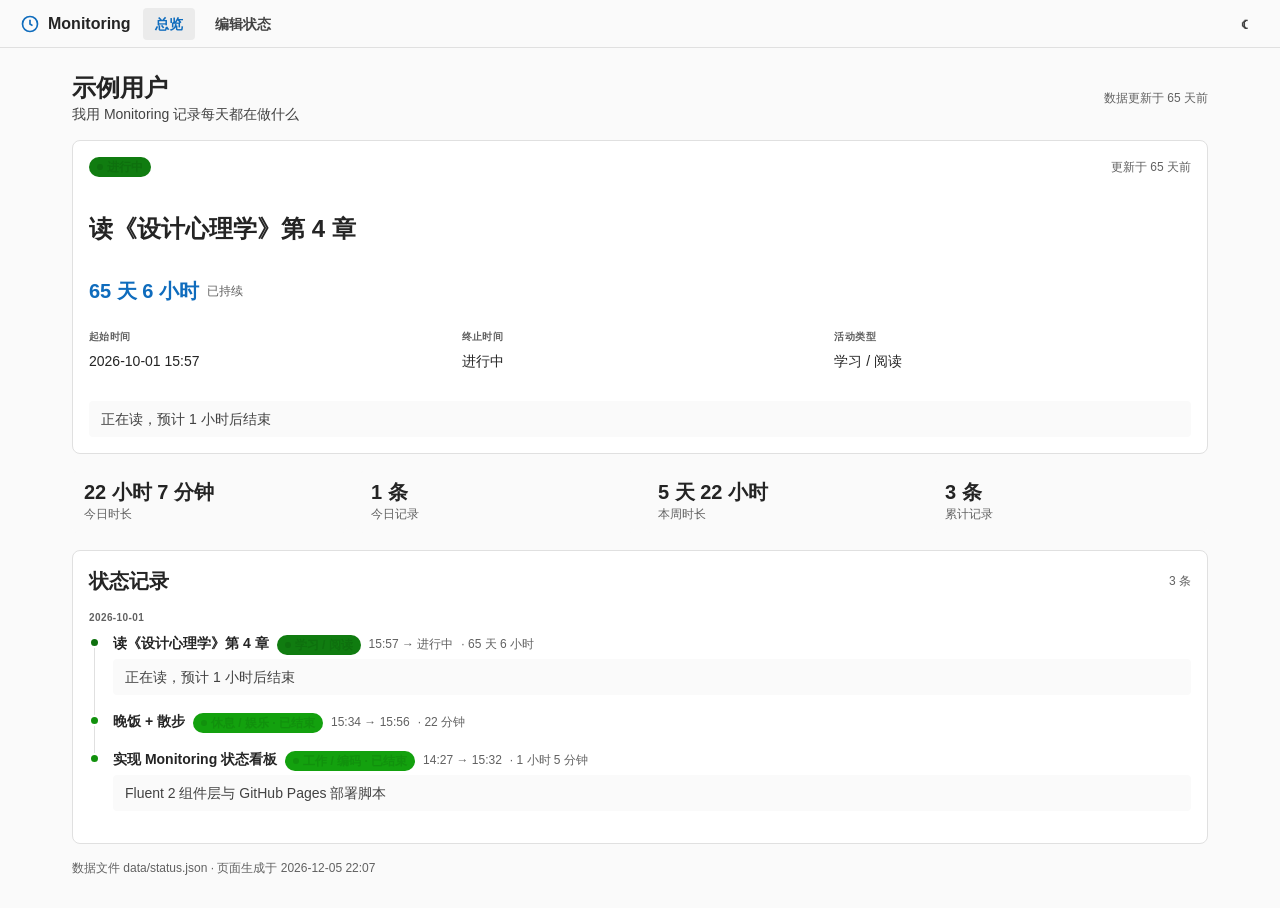
==== index.html @ 35f2500c "feat: Monitoring 状态看板（Fluent 2 观看页 + QQ 空间式编辑页 + GitHub Pages 一键部署）" ====
<!DOCTYPE html>
<html lang="zh-CN">
<head>
<meta charset="utf-8">
<meta name="viewport" content="width=device-width, initial-scale=1">
<title>Monitoring · 状态总览</title>
<meta name="description" content="实时查看当前状态与历史状态记录（活动内容 / 起止时间 / 备注）。">
<meta name="color-scheme" content="light dark">
<link rel="icon" href="data:image/svg+xml,<svg xmlns='http://www.w3.org/2000/svg' viewBox='0 0 32 32'><circle cx='16' cy='16' r='11' fill='%230f6cbd'/></svg>">
<link rel="stylesheet" href="assets/tokens.min.css">
<link rel="stylesheet" href="assets/app.css">
</head>
<body>
<header class="app-header">
  <span class="app-header__brand">
    <svg width="20" height="20" viewBox="0 0 24 24" fill="none" stroke="currentColor" stroke-width="2" aria-hidden="true">
      <circle cx="12" cy="12" r="9"></circle><path d="M12 7v5l3 2"></path>
    </svg>
    <span>Monitoring</span>
  </span>
  <nav class="row" aria-label="主导航">
    <a class="nav-link" href="index.html" aria-current="page">总览</a>
    <a class="nav-link" href="edit.html">编辑状态</a>
  </nav>
  <span class="app-header__spacer"></span>
  <button class="btn btn--subtle btn--icon" type="button" data-theme-toggle aria-label="切换主题">☾</button>
</header>

<main class="shell">
  <div class="stack">
    <div class="banner" id="local-banner" hidden>
      <span>本机存在未发布的修改，当前显示的是本地版本。</span>
      <a href="edit.html">去发布</a>
    </div>

    <div class="row row--between">
      <div>
        <h1 class="title3" id="owner-name">Monitoring</h1>
        <p class="body1 muted" id="owner-bio"></p>
      </div>
      <p class="caption1" id="updated-at"></p>
    </div>

    <section class="card" data-hero aria-live="polite"></section>

    <section aria-label="统计">
      <div id="stats"></div>
    </section>

    <section class="card">
      <div class="row row--between">
        <h2 class="subtitle1">状态记录</h2>
        <span class="caption1" id="record-count"></span>
      </div>
      <div id="timeline" style="margin-top: var(--spacingVerticalL)"></div>
    </section>

    <p class="caption1" id="page-footer"></p>
  </div>
</main>

<script src="assets/store.js"></script>
<script src="assets/ui.js"></script>
<script src="assets/view.js"></script>
</body>
</html>
---- assets/tokens.min.css ----
/* 由 scripts/gen_tokens.mjs 从 @fluentui/tokens 自动生成 —— 请勿手改。
 * 精简子集: 只保留状态页/仪表盘会用到的 token，远小于全量 tokens.css，
 * 适合直接内联进单页应用。需要更多 token 时把规则加进 gen_tokens.mjs 的 KEEP。
 */

:root {
  /* 圆角 */
  --borderRadiusNone: 0;
  --borderRadiusSmall: 2px;
  --borderRadiusMedium: 4px;
  --borderRadiusLarge: 6px;
  --borderRadiusXLarge: 8px;
  --borderRadius2XLarge: 12px;
  --borderRadiusCircular: 10000px;

  /* 描边宽度 */
  --strokeWidthThin: 1px;
  --strokeWidthThick: 2px;
  --strokeWidthThicker: 3px;
  --strokeWidthThickest: 4px;


  /* 字体 */
  --fontSizeBase100: 10px;
  --fontSizeBase200: 12px;
  --fontSizeBase300: 14px;
  --fontSizeBase400: 16px;
  --fontSizeBase500: 20px;
  --fontSizeBase600: 24px;
  --fontFamilyBase: 'Segoe UI', 'Segoe UI Web (West European)', -apple-system, BlinkMacSystemFont, Roboto, 'Helvetica Neue', sans-serif;
  --fontFamilyMonospace: Consolas, 'Courier New', Courier, monospace;
  --fontFamilyNumeric: Bahnschrift, 'Segoe UI', 'Segoe UI Web (West European)', -apple-system, BlinkMacSystemFont, Roboto, 'Helvetica Neue', sans-serif;


  /* 字号/字重 */
  --fontSizeBase100: 10px;
  --fontSizeBase200: 12px;
  --fontSizeBase300: 14px;
  --fontSizeBase400: 16px;
  --fontSizeBase500: 20px;
  --fontSizeBase600: 24px;

  /* 高度层次 elevation */
  --shadow2: 0 0 2px rgba(0,0,0,0.12), 0 1px 2px rgba(0,0,0,0.14);
  --shadow4: 0 0 2px rgba(0,0,0,0.12), 0 2px 4px rgba(0,0,0,0.14);
  --shadow8: 0 0 2px rgba(0,0,0,0.12), 0 4px 8px rgba(0,0,0,0.14);
  --shadow16: 0 0 2px rgba(0,0,0,0.12), 0 8px 16px rgba(0,0,0,0.14);
  --shadow28: 0 0 8px rgba(0,0,0,0.12), 0 14px 28px rgba(0,0,0,0.14);
  --shadow64: 0 0 8px rgba(0,0,0,0.12), 0 32px 64px rgba(0,0,0,0.14);

  /* 动效时长 */
  --durationUltraFast: 50ms;
  --durationFaster: 100ms;
  --durationFast: 150ms;
  --durationNormal: 200ms;
  --durationSlow: 300ms;
  --durationSlower: 400ms;

  /* 缓动曲线 */
  --curveAccelerateMax: cubic-bezier(0.9,0.1,1,0.2);
  --curveAccelerateMid: cubic-bezier(1,0,1,1);
  --curveAccelerateMin: cubic-bezier(0.8,0,0.78,1);
  --curveDecelerateMax: cubic-bezier(0.1,0.9,0.2,1);
  --curveDecelerateMid: cubic-bezier(0,0,0,1);
  --curveDecelerateMin: cubic-bezier(0.33,0,0.1,1);
  --curveEasyEaseMax: cubic-bezier(0.8,0,0.2,1);
  --curveEasyEase: cubic-bezier(0.33,0,0.67,1);

  /* 其他(颜色等) */
  --spacingHorizontalNone: 0;
  --spacingHorizontalXXS: 2px;
  --spacingHorizontalXS: 4px;
  --spacingHorizontalSNudge: 6px;
  --spacingHorizontalS: 8px;
  --spacingHorizontalMNudge: 10px;
  --spacingHorizontalM: 12px;
  --spacingHorizontalL: 16px;
  --spacingHorizontalXL: 20px;
  --spacingHorizontalXXL: 24px;
  --spacingHorizontalXXXL: 32px;
  --spacingVerticalNone: 0;
  --spacingVerticalXXS: 2px;
  --spacingVerticalXS: 4px;
  --spacingVerticalSNudge: 6px;
  --spacingVerticalS: 8px;
  --spacingVerticalMNudge: 10px;
  --spacingVerticalM: 12px;
  --spacingVerticalL: 16px;
  --spacingVerticalXL: 20px;
  --spacingVerticalXXL: 24px;
  --spacingVerticalXXXL: 32px;
  --colorNeutralForeground1: #242424;
  --colorNeutralForeground1Hover: #242424;
  --colorNeutralForeground1Pressed: #242424;
  --colorNeutralForeground1Selected: #242424;
  --colorNeutralForeground2: #424242;
  --colorNeutralForeground2Hover: #242424;
  --colorNeutralForeground2Pressed: #242424;
  --colorNeutralForeground2Selected: #242424;
  --colorNeutralForeground3: #616161;
  --colorNeutralForeground3Hover: #424242;
  --colorNeutralForeground3Pressed: #424242;
  --colorNeutralForeground3Selected: #424242;
  --colorNeutralForeground4: #707070;
  --colorNeutralForegroundDisabled: #bdbdbd;
  --colorNeutralForegroundInvertedDisabled: rgba(255, 255, 255, 0.4);
  --colorCompoundBrandForeground1: #0f6cbd;
  --colorCompoundBrandForeground1Hover: #115ea3;
  --colorCompoundBrandForeground1Pressed: #0f548c;
  --colorBrandForeground1: #0f6cbd;
  --colorBrandForeground2: #115ea3;
  --colorBrandForeground2Hover: #0f548c;
  --colorBrandForeground2Pressed: #0a2e4a;
  --colorNeutralForegroundInverted: #ffffff;
  --colorNeutralForegroundOnBrand: #ffffff;
  --colorNeutralForegroundInvertedLink: #ffffff;
  --colorBrandForegroundInverted: #479ef5;
  --colorBrandForegroundInvertedHover: #62abf5;
  --colorBrandForegroundInvertedPressed: #479ef5;
  --colorNeutralBackground1: #ffffff;
  --colorNeutralBackground1Hover: #f5f5f5;
  --colorNeutralBackground1Pressed: #e0e0e0;
  --colorNeutralBackground1Selected: #ebebeb;
  --colorNeutralBackground2: #fafafa;
  --colorNeutralBackground2Hover: #f0f0f0;
  --colorNeutralBackground2Pressed: #dbdbdb;
  --colorNeutralBackground2Selected: #e6e6e6;
  --colorNeutralBackground3: #f5f5f5;
  --colorNeutralBackground3Hover: #ebebeb;
  --colorNeutralBackground3Pressed: #d6d6d6;
  --colorNeutralBackground3Selected: #e0e0e0;
  --colorNeutralBackground4: #f0f0f0;
  --colorNeutralBackground4Hover: #fafafa;
  --colorNeutralBackground4Pressed: #f5f5f5;
  --colorNeutralBackground4Selected: #ffffff;
  --colorNeutralBackground5: #ebebeb;
  --colorNeutralBackground5Hover: #f5f5f5;
  --colorNeutralBackground5Pressed: #f0f0f0;
  --colorNeutralBackground5Selected: #fafafa;
  --colorNeutralBackground6: #e6e6e6;
  --colorNeutralBackgroundInverted: #292929;
  --colorNeutralBackgroundInvertedHover: #3d3d3d;
  --colorTransparentBackgroundHover: transparent;
  --colorTransparentBackgroundPressed: transparent;
  --colorTransparentBackgroundSelected: transparent;
  --colorNeutralBackgroundDisabled: #f0f0f0;
  --colorBrandBackground: #0f6cbd;
  --colorBrandBackgroundHover: #115ea3;
  --colorBrandBackgroundPressed: #0c3b5e;
  --colorBrandBackgroundSelected: #0f548c;
  --colorCompoundBrandBackground: #0f6cbd;
  --colorCompoundBrandBackgroundHover: #115ea3;
  --colorCompoundBrandBackgroundPressed: #0f548c;
  --colorBrandBackground2: #ebf3fc;
  --colorBrandBackground2Hover: #cfe4fa;
  --colorBrandBackground2Pressed: #96c6fa;
  --colorBrandBackgroundInverted: #ffffff;
  --colorBrandBackgroundInvertedHover: #ebf3fc;
  --colorBrandBackgroundInvertedPressed: #b4d6fa;
  --colorBrandBackgroundInvertedSelected: #cfe4fa;
  --colorNeutralStroke1: #d1d1d1;
  --colorNeutralStroke1Hover: #c7c7c7;
  --colorNeutralStroke1Pressed: #b3b3b3;
  --colorNeutralStroke2: #e0e0e0;
  --colorNeutralStroke3: #f0f0f0;
  --colorBrandStroke1: #0f6cbd;
  --colorBrandStroke2: #b4d6fa;
  --colorBrandStroke2Hover: #77b7f7;
  --colorBrandStroke2Pressed: #0f6cbd;
  --colorCompoundBrandStroke: #0f6cbd;
  --colorCompoundBrandStrokeHover: #115ea3;
  --colorCompoundBrandStrokePressed: #0f548c;
  --colorStrokeFocus1: #ffffff;
  --colorStrokeFocus2: #000000;
  --colorPaletteRedBackground1: #fdf6f6;
  --colorPaletteRedBackground2: #f1bbbc;
  --colorPaletteRedBackground3: #d13438;
  --colorPaletteRedForeground1: #bc2f32;
  --colorPaletteRedForeground2: #751d1f;
  --colorPaletteRedForeground3: #d13438;
  --colorPaletteRedBorder1: #f1bbbc;
  --colorPaletteRedBorder2: #d13438;
  --colorPaletteGreenBackground1: #f1faf1;
  --colorPaletteGreenBackground2: #9fd89f;
  --colorPaletteGreenBackground3: #107c10;
  --colorPaletteGreenForeground1: #0e700e;
  --colorPaletteGreenForeground2: #094509;
  --colorPaletteGreenForeground3: #107c10;
  --colorPaletteGreenBorder1: #9fd89f;
  --colorPaletteGreenBorder2: #107c10;
  --colorPaletteDarkOrangeBackground3: #da3b01;
  --colorPaletteYellowBackground1: #fffef5;
  --colorPaletteYellowBackground2: #fef7b2;
  --colorPaletteYellowBackground3: #fde300;
  --colorPaletteYellowForeground1: #817400;
  --colorPaletteYellowForeground2: #817400;
  --colorPaletteYellowForeground3: #fde300;
  --colorPaletteYellowBorder1: #fef7b2;
  --colorPaletteYellowBorder2: #fde300;
  --colorPaletteLightGreenBackground1: #f2fbf2;
  --colorPaletteLightGreenBackground2: #a7e3a5;
  --colorPaletteLightGreenBackground3: #13a10e;
  --colorPaletteLightGreenForeground1: #11910d;
  --colorPaletteLightGreenForeground2: #0b5a08;
  --colorPaletteLightGreenForeground3: #13a10e;
  --colorPaletteLightGreenBorder1: #a7e3a5;
  --colorPaletteLightGreenBorder2: #13a10e;
  --colorPaletteMarigoldBackground1: #fefbf4;
  --colorPaletteMarigoldBackground2: #f9e2ae;
  --colorPaletteMarigoldBackground3: #eaa300;
  --colorPaletteMarigoldForeground1: #d39300;
  --colorPaletteMarigoldForeground2: #835b00;
  --colorPaletteMarigoldForeground3: #eaa300;
  --colorPaletteMarigoldBorder1: #f9e2ae;
  --colorPaletteMarigoldBorder2: #eaa300;
}

:root[data-theme="dark"] {
  /* 圆角 */
  --borderRadiusNone: 0;
  --borderRadiusSmall: 2px;
  --borderRadiusMedium: 4px;
  --borderRadiusLarge: 6px;
  --borderRadiusXLarge: 8px;
  --borderRadius2XLarge: 12px;
  --borderRadiusCircular: 10000px;

  /* 描边宽度 */
  --strokeWidthThin: 1px;
  --strokeWidthThick: 2px;
  --strokeWidthThicker: 3px;
  --strokeWidthThickest: 4px;


  /* 字体 */
  --fontSizeBase100: 10px;
  --fontSizeBase200: 12px;
  --fontSizeBase300: 14px;
  --fontSizeBase400: 16px;
  --fontSizeBase500: 20px;
  --fontSizeBase600: 24px;
  --fontFamilyBase: 'Segoe UI', 'Segoe UI Web (West European)', -apple-system, BlinkMacSystemFont, Roboto, 'Helvetica Neue', sans-serif;
  --fontFamilyMonospace: Consolas, 'Courier New', Courier, monospace;
  --fontFamilyNumeric: Bahnschrift, 'Segoe UI', 'Segoe UI Web (West European)', -apple-system, BlinkMacSystemFont, Roboto, 'Helvetica Neue', sans-serif;


  /* 字号/字重 */
  --fontSizeBase100: 10px;
  --fontSizeBase200: 12px;
  --fontSizeBase300: 14px;
  --fontSizeBase400: 16px;
  --fontSizeBase500: 20px;
  --fontSizeBase600: 24px;

  /* 高度层次 elevation */
  --shadow2: 0 0 2px rgba(0,0,0,0.24), 0 1px 2px rgba(0,0,0,0.28);
  --shadow4: 0 0 2px rgba(0,0,0,0.24), 0 2px 4px rgba(0,0,0,0.28);
  --shadow8: 0 0 2px rgba(0,0,0,0.24), 0 4px 8px rgba(0,0,0,0.28);
  --shadow16: 0 0 2px rgba(0,0,0,0.24), 0 8px 16px rgba(0,0,0,0.28);
  --shadow28: 0 0 8px rgba(0,0,0,0.24), 0 14px 28px rgba(0,0,0,0.28);
  --shadow64: 0 0 8px rgba(0,0,0,0.24), 0 32px 64px rgba(0,0,0,0.28);

  /* 动效时长 */
  --durationUltraFast: 50ms;
  --durationFaster: 100ms;
  --durationFast: 150ms;
  --durationNormal: 200ms;
  --durationSlow: 300ms;
  --durationSlower: 400ms;

  /* 缓动曲线 */
  --curveAccelerateMax: cubic-bezier(0.9,0.1,1,0.2);
  --curveAccelerateMid: cubic-bezier(1,0,1,1);
  --curveAccelerateMin: cubic-bezier(0.8,0,0.78,1);
  --curveDecelerateMax: cubic-bezier(0.1,0.9,0.2,1);
  --curveDecelerateMid: cubic-bezier(0,0,0,1);
  --curveDecelerateMin: cubic-bezier(0.33,0,0.1,1);
  --curveEasyEaseMax: cubic-bezier(0.8,0,0.2,1);
  --curveEasyEase: cubic-bezier(0.33,0,0.67,1);

  /* 其他(颜色等) */
  --spacingHorizontalNone: 0;
  --spacingHorizontalXXS: 2px;
  --spacingHorizontalXS: 4px;
  --spacingHorizontalSNudge: 6px;
  --spacingHorizontalS: 8px;
  --spacingHorizontalMNudge: 10px;
  --spacingHorizontalM: 12px;
  --spacingHorizontalL: 16px;
  --spacingHorizontalXL: 20px;
  --spacingHorizontalXXL: 24px;
  --spacingHorizontalXXXL: 32px;
  --spacingVerticalNone: 0;
  --spacingVerticalXXS: 2px;
  --spacingVerticalXS: 4px;
  --spacingVerticalSNudge: 6px;
  --spacingVerticalS: 8px;
  --spacingVerticalMNudge: 10px;
  --spacingVerticalM: 12px;
  --spacingVerticalL: 16px;
  --spacingVerticalXL: 20px;
  --spacingVerticalXXL: 24px;
  --spacingVerticalXXXL: 32px;
  --colorNeutralForeground1: #ffffff;
  --colorNeutralForeground1Hover: #ffffff;
  --colorNeutralForeground1Pressed: #ffffff;
  --colorNeutralForeground1Selected: #ffffff;
  --colorNeutralForeground2: #d6d6d6;
  --colorNeutralForeground2Hover: #ffffff;
  --colorNeutralForeground2Pressed: #ffffff;
  --colorNeutralForeground2Selected: #ffffff;
  --colorNeutralForeground3: #adadad;
  --colorNeutralForeground3Hover: #d6d6d6;
  --colorNeutralForeground3Pressed: #d6d6d6;
  --colorNeutralForeground3Selected: #d6d6d6;
  --colorNeutralForeground4: #999999;
  --colorNeutralForegroundDisabled: #5c5c5c;
  --colorNeutralForegroundInvertedDisabled: rgba(255, 255, 255, 0.4);
  --colorCompoundBrandForeground1: #479ef5;
  --colorCompoundBrandForeground1Hover: #62abf5;
  --colorCompoundBrandForeground1Pressed: #2886de;
  --colorBrandForeground1: #479ef5;
  --colorBrandForeground2: #62abf5;
  --colorBrandForeground2Hover: #96c6fa;
  --colorBrandForeground2Pressed: #ebf3fc;
  --colorNeutralForegroundInverted: #242424;
  --colorNeutralForegroundOnBrand: #ffffff;
  --colorNeutralForegroundInvertedLink: #ffffff;
  --colorBrandForegroundInverted: #0f6cbd;
  --colorBrandForegroundInvertedHover: #115ea3;
  --colorBrandForegroundInvertedPressed: #0f548c;
  --colorNeutralBackground1: #292929;
  --colorNeutralBackground1Hover: #3d3d3d;
  --colorNeutralBackground1Pressed: #1f1f1f;
  --colorNeutralBackground1Selected: #383838;
  --colorNeutralBackground2: #1f1f1f;
  --colorNeutralBackground2Hover: #333333;
  --colorNeutralBackground2Pressed: #141414;
  --colorNeutralBackground2Selected: #2e2e2e;
  --colorNeutralBackground3: #141414;
  --colorNeutralBackground3Hover: #292929;
  --colorNeutralBackground3Pressed: #0a0a0a;
  --colorNeutralBackground3Selected: #242424;
  --colorNeutralBackground4: #0a0a0a;
  --colorNeutralBackground4Hover: #1f1f1f;
  --colorNeutralBackground4Pressed: #000000;
  --colorNeutralBackground4Selected: #1a1a1a;
  --colorNeutralBackground5: #000000;
  --colorNeutralBackground5Hover: #141414;
  --colorNeutralBackground5Pressed: #050505;
  --colorNeutralBackground5Selected: #0f0f0f;
  --colorNeutralBackground6: #333333;
  --colorNeutralBackgroundInverted: #ffffff;
  --colorNeutralBackgroundInvertedHover: #f5f5f5;
  --colorTransparentBackgroundHover: transparent;
  --colorTransparentBackgroundPressed: transparent;
  --colorTransparentBackgroundSelected: transparent;
  --colorNeutralBackgroundDisabled: #141414;
  --colorBrandBackground: #115ea3;
  --colorBrandBackgroundHover: #0f6cbd;
  --colorBrandBackgroundPressed: #0c3b5e;
  --colorBrandBackgroundSelected: #0f548c;
  --colorCompoundBrandBackground: #479ef5;
  --colorCompoundBrandBackgroundHover: #62abf5;
  --colorCompoundBrandBackgroundPressed: #2886de;
  --colorBrandBackground2: #082338;
  --colorBrandBackground2Hover: #0c3b5e;
  --colorBrandBackground2Pressed: #061724;
  --colorBrandBackgroundInverted: #ffffff;
  --colorBrandBackgroundInvertedHover: #ebf3fc;
  --colorBrandBackgroundInvertedPressed: #b4d6fa;
  --colorBrandBackgroundInvertedSelected: #cfe4fa;
  --colorNeutralStroke1: #666666;
  --colorNeutralStroke1Hover: #757575;
  --colorNeutralStroke1Pressed: #6b6b6b;
  --colorNeutralStroke2: #525252;
  --colorNeutralStroke3: #3d3d3d;
  --colorBrandStroke1: #479ef5;
  --colorBrandStroke2: #0e4775;
  --colorBrandStroke2Hover: #0e4775;
  --colorBrandStroke2Pressed: #0a2e4a;
  --colorCompoundBrandStroke: #479ef5;
  --colorCompoundBrandStrokeHover: #62abf5;
  --colorCompoundBrandStrokePressed: #2886de;
  --colorStrokeFocus1: #000000;
  --colorStrokeFocus2: #ffffff;
  --colorPaletteRedBackground1: #3f1011;
  --colorPaletteRedBackground2: #751d1f;
  --colorPaletteRedBackground3: #d13438;
  --colorPaletteRedForeground1: #e37d80;
  --colorPaletteRedForeground2: #f1bbbc;
  --colorPaletteRedForeground3: #e37d80;
  --colorPaletteRedBorder1: #d13438;
  --colorPaletteRedBorder2: #e37d80;
  --colorPaletteGreenBackground1: #052505;
  --colorPaletteGreenBackground2: #094509;
  --colorPaletteGreenBackground3: #107c10;
  --colorPaletteGreenForeground1: #54b054;
  --colorPaletteGreenForeground2: #9fd89f;
  --colorPaletteGreenForeground3: #9fd89f;
  --colorPaletteGreenBorder1: #107c10;
  --colorPaletteGreenBorder2: #9fd89f;
  --colorPaletteDarkOrangeBackground3: #da3b01;
  --colorPaletteYellowBackground1: #4c4400;
  --colorPaletteYellowBackground2: #817400;
  --colorPaletteYellowBackground3: #fde300;
  --colorPaletteYellowForeground1: #feee66;
  --colorPaletteYellowForeground2: #fef7b2;
  --colorPaletteYellowForeground3: #fdea3d;
  --colorPaletteYellowBorder1: #fde300;
  --colorPaletteYellowBorder2: #fdea3d;
  --colorPaletteLightGreenBackground1: #063004;
  --colorPaletteLightGreenBackground2: #0b5a08;
  --colorPaletteLightGreenBackground3: #13a10e;
  --colorPaletteLightGreenForeground1: #5ec75a;
  --colorPaletteLightGreenForeground2: #a7e3a5;
  --colorPaletteLightGreenForeground3: #3db838;
  --colorPaletteLightGreenBorder1: #13a10e;
  --colorPaletteLightGreenBorder2: #3db838;
  --colorPaletteMarigoldBackground1: #463100;
  --colorPaletteMarigoldBackground2: #835b00;
  --colorPaletteMarigoldBackground3: #eaa300;
  --colorPaletteMarigoldForeground1: #f2c661;
  --colorPaletteMarigoldForeground2: #f9e2ae;
  --colorPaletteMarigoldForeground3: #efb839;
  --colorPaletteMarigoldBorder1: #eaa300;
  --colorPaletteMarigoldBorder2: #efb839;
}
@media (prefers-color-scheme: dark) {
:root:not([data-theme="light"]) {
  /* 圆角 */
  --borderRadiusNone: 0;
  --borderRadiusSmall: 2px;
  --borderRadiusMedium: 4px;
  --borderRadiusLarge: 6px;
  --borderRadiusXLarge: 8px;
  --borderRadius2XLarge: 12px;
  --borderRadiusCircular: 10000px;

  /* 描边宽度 */
  --strokeWidthThin: 1px;
  --strokeWidthThick: 2px;
  --strokeWidthThicker: 3px;
  --strokeWidthThickest: 4px;


  /* 字体 */
  --fontSizeBase100: 10px;
  --fontSizeBase200: 12px;
  --fontSizeBase300: 14px;
  --fontSizeBase400: 16px;
  --fontSizeBase500: 20px;
  --fontSizeBase600: 24px;
  --fontFamilyBase: 'Segoe UI', 'Segoe UI Web (West European)', -apple-system, BlinkMacSystemFont, Roboto, 'Helvetica Neue', sans-serif;
  --fontFamilyMonospace: Consolas, 'Courier New', Courier, monospace;
  --fontFamilyNumeric: Bahnschrift, 'Segoe UI', 'Segoe UI Web (West European)', -apple-system, BlinkMacSystemFont, Roboto, 'Helvetica Neue', sans-serif;


  /* 字号/字重 */
  --fontSizeBase100: 10px;
  --fontSizeBase200: 12px;
  --fontSizeBase300: 14px;
  --fontSizeBase400: 16px;
  --fontSizeBase500: 20px;
  --fontSizeBase600: 24px;

  /* 高度层次 elevation */
  --shadow2: 0 0 2px rgba(0,0,0,0.24), 0 1px 2px rgba(0,0,0,0.28);
  --shadow4: 0 0 2px rgba(0,0,0,0.24), 0 2px 4px rgba(0,0,0,0.28);
  --shadow8: 0 0 2px rgba(0,0,0,0.24), 0 4px 8px rgba(0,0,0,0.28);
  --shadow16: 0 0 2px rgba(0,0,0,0.24), 0 8px 16px rgba(0,0,0,0.28);
  --shadow28: 0 0 8px rgba(0,0,0,0.24), 0 14px 28px rgba(0,0,0,0.28);
  --shadow64: 0 0 8px rgba(0,0,0,0.24), 0 32px 64px rgba(0,0,0,0.28);

  /* 动效时长 */
  --durationUltraFast: 50ms;
  --durationFaster: 100ms;
  --durationFast: 150ms;
  --durationNormal: 200ms;
  --durationSlow: 300ms;
  --durationSlower: 400ms;

  /* 缓动曲线 */
  --curveAccelerateMax: cubic-bezier(0.9,0.1,1,0.2);
  --curveAccelerateMid: cubic-bezier(1,0,1,1);
  --curveAccelerateMin: cubic-bezier(0.8,0,0.78,1);
  --curveDecelerateMax: cubic-bezier(0.1,0.9,0.2,1);
  --curveDecelerateMid: cubic-bezier(0,0,0,1);
  --curveDecelerateMin: cubic-bezier(0.33,0,0.1,1);
  --curveEasyEaseMax: cubic-bezier(0.8,0,0.2,1);
  --curveEasyEase: cubic-bezier(0.33,0,0.67,1);

  /* 其他(颜色等) */
  --spacingHorizontalNone: 0;
  --spacingHorizontalXXS: 2px;
  --spacingHorizontalXS: 4px;
  --spacingHorizontalSNudge: 6px;
  --spacingHorizontalS: 8px;
  --spacingHorizontalMNudge: 10px;
  --spacingHorizontalM: 12px;
  --spacingHorizontalL: 16px;
  --spacingHorizontalXL: 20px;
  --spacingHorizontalXXL: 24px;
  --spacingHorizontalXXXL: 32px;
  --spacingVerticalNone: 0;
  --spacingVerticalXXS: 2px;
  --spacingVerticalXS: 4px;
  --spacingVerticalSNudge: 6px;
  --spacingVerticalS: 8px;
  --spacingVerticalMNudge: 10px;
  --spacingVerticalM: 12px;
  --spacingVerticalL: 16px;
  --spacingVerticalXL: 20px;
  --spacingVerticalXXL: 24px;
  --spacingVerticalXXXL: 32px;
  --colorNeutralForeground1: #ffffff;
  --colorNeutralForeground1Hover: #ffffff;
  --colorNeutralForeground1Pressed: #ffffff;
  --colorNeutralForeground1Selected: #ffffff;
  --colorNeutralForeground2: #d6d6d6;
  --colorNeutralForeground2Hover: #ffffff;
  --colorNeutralForeground2Pressed: #ffffff;
  --colorNeutralForeground2Selected: #ffffff;
  --colorNeutralForeground3: #adadad;
  --colorNeutralForeground3Hover: #d6d6d6;
  --colorNeutralForeground3Pressed: #d6d6d6;
  --colorNeutralForeground3Selected: #d6d6d6;
  --colorNeutralForeground4: #999999;
  --colorNeutralForegroundDisabled: #5c5c5c;
  --colorNeutralForegroundInvertedDisabled: rgba(255, 255, 255, 0.4);
  --colorCompoundBrandForeground1: #479ef5;
  --colorCompoundBrandForeground1Hover: #62abf5;
  --colorCompoundBrandForeground1Pressed: #2886de;
  --colorBrandForeground1: #479ef5;
  --colorBrandForeground2: #62abf5;
  --colorBrandForeground2Hover: #96c6fa;
  --colorBrandForeground2Pressed: #ebf3fc;
  --colorNeutralForegroundInverted: #242424;
  --colorNeutralForegroundOnBrand: #ffffff;
  --colorNeutralForegroundInvertedLink: #ffffff;
  --colorBrandForegroundInverted: #0f6cbd;
  --colorBrandForegroundInvertedHover: #115ea3;
  --colorBrandForegroundInvertedPressed: #0f548c;
  --colorNeutralBackground1: #292929;
  --colorNeutralBackground1Hover: #3d3d3d;
  --colorNeutralBackground1Pressed: #1f1f1f;
  --colorNeutralBackground1Selected: #383838;
  --colorNeutralBackground2: #1f1f1f;
  --colorNeutralBackground2Hover: #333333;
  --colorNeutralBackground2Pressed: #141414;
  --colorNeutralBackground2Selected: #2e2e2e;
  --colorNeutralBackground3: #141414;
  --colorNeutralBackground3Hover: #292929;
  --colorNeutralBackground3Pressed: #0a0a0a;
  --colorNeutralBackground3Selected: #242424;
  --colorNeutralBackground4: #0a0a0a;
  --colorNeutralBackground4Hover: #1f1f1f;
  --colorNeutralBackground4Pressed: #000000;
  --colorNeutralBackground4Selected: #1a1a1a;
  --colorNeutralBackground5: #000000;
  --colorNeutralBackground5Hover: #141414;
  --colorNeutralBackground5Pressed: #050505;
  --colorNeutralBackground5Selected: #0f0f0f;
  --colorNeutralBackground6: #333333;
  --colorNeutralBackgroundInverted: #ffffff;
  --colorNeutralBackgroundInvertedHover: #f5f5f5;
  --colorTransparentBackgroundHover: transparent;
  --colorTransparentBackgroundPressed: transparent;
  --colorTransparentBackgroundSelected: transparent;
  --colorNeutralBackgroundDisabled: #141414;
  --colorBrandBackground: #115ea3;
  --colorBrandBackgroundHover: #0f6cbd;
  --colorBrandBackgroundPressed: #0c3b5e;
  --colorBrandBackgroundSelected: #0f548c;
  --colorCompoundBrandBackground: #479ef5;
  --colorCompoundBrandBackgroundHover: #62abf5;
  --colorCompoundBrandBackgroundPressed: #2886de;
  --colorBrandBackground2: #082338;
  --colorBrandBackground2Hover: #0c3b5e;
  --colorBrandBackground2Pressed: #061724;
  --colorBrandBackgroundInverted: #ffffff;
  --colorBrandBackgroundInvertedHover: #ebf3fc;
  --colorBrandBackgroundInvertedPressed: #b4d6fa;
  --colorBrandBackgroundInvertedSelected: #cfe4fa;
  --colorNeutralStroke1: #666666;
  --colorNeutralStroke1Hover: #757575;
  --colorNeutralStroke1Pressed: #6b6b6b;
  --colorNeutralStroke2: #525252;
  --colorNeutralStroke3: #3d3d3d;
  --colorBrandStroke1: #479ef5;
  --colorBrandStroke2: #0e4775;
  --colorBrandStroke2Hover: #0e4775;
  --colorBrandStroke2Pressed: #0a2e4a;
  --colorCompoundBrandStroke: #479ef5;
  --colorCompoundBrandStrokeHover: #62abf5;
  --colorCompoundBrandStrokePressed: #2886de;
  --colorStrokeFocus1: #000000;
  --colorStrokeFocus2: #ffffff;
  --colorPaletteRedBackground1: #3f1011;
  --colorPaletteRedBackground2: #751d1f;
  --colorPaletteRedBackground3: #d13438;
  --colorPaletteRedForeground1: #e37d80;
  --colorPaletteRedForeground2: #f1bbbc;
  --colorPaletteRedForeground3: #e37d80;
  --colorPaletteRedBorder1: #d13438;
  --colorPaletteRedBorder2: #e37d80;
  --colorPaletteGreenBackground1: #052505;
  --colorPaletteGreenBackground2: #094509;
  --colorPaletteGreenBackground3: #107c10;
  --colorPaletteGreenForeground1: #54b054;
  --colorPaletteGreenForeground2: #9fd89f;
  --colorPaletteGreenForeground3: #9fd89f;
  --colorPaletteGreenBorder1: #107c10;
  --colorPaletteGreenBorder2: #9fd89f;
  --colorPaletteDarkOrangeBackground3: #da3b01;
  --colorPaletteYellowBackground1: #4c4400;
  --colorPaletteYellowBackground2: #817400;
  --colorPaletteYellowBackground3: #fde300;
  --colorPaletteYellowForeground1: #feee66;
  --colorPaletteYellowForeground2: #fef7b2;
  --colorPaletteYellowForeground3: #fdea3d;
  --colorPaletteYellowBorder1: #fde300;
  --colorPaletteYellowBorder2: #fdea3d;
  --colorPaletteLightGreenBackground1: #063004;
  --colorPaletteLightGreenBackground2: #0b5a08;
  --colorPaletteLightGreenBackground3: #13a10e;
  --colorPaletteLightGreenForeground1: #5ec75a;
  --colorPaletteLightGreenForeground2: #a7e3a5;
  --colorPaletteLightGreenForeground3: #3db838;
  --colorPaletteLightGreenBorder1: #13a10e;
  --colorPaletteLightGreenBorder2: #3db838;
  --colorPaletteMarigoldBackground1: #463100;
  --colorPaletteMarigoldBackground2: #835b00;
  --colorPaletteMarigoldBackground3: #eaa300;
  --colorPaletteMarigoldForeground1: #f2c661;
  --colorPaletteMarigoldForeground2: #f9e2ae;
  --colorPaletteMarigoldForeground3: #efb839;
  --colorPaletteMarigoldBorder1: #eaa300;
  --colorPaletteMarigoldBorder2: #efb839;
}
}

/* 语义状态色别名 */
:root {
  --statusUpBackground: var(--colorPaletteGreenBackground3);
  --statusUpForeground: var(--colorPaletteGreenForeground1);
  --statusDownBackground: var(--colorPaletteRedBackground3);
  --statusDownForeground: var(--colorPaletteRedForeground1);
  --statusWarnBackground: var(--colorPaletteMarigoldBackground3);
  --statusWarnForeground: var(--colorPaletteMarigoldForeground1);
  --statusIdleBackground: var(--colorPaletteLightGreenBackground3);
  --statusIdleForeground: var(--colorPaletteLightGreenForeground1);
}
---- assets/app.css ----
/* Monitoring — Fluent 2 组件层。数值全部来自 tokens.min.css 的官方 token。 */

/* tokens.min.css 未收录的少数 token 的官方等价映射 */
:root {
  --colorNeutralStrokeAccessible: var(--colorNeutralStroke1);
  --colorNeutralStrokeAccessibleHover: var(--colorNeutralStroke1Hover);
  --colorBrandForegroundLink: var(--colorBrandForeground1);
}

*,
*::before,
*::after {
  box-sizing: border-box;
}

html,
body {
  margin: 0;
  height: 100%;
}

body {
  background: var(--colorNeutralBackground2);
  color: var(--colorNeutralForeground1);
  font-family: var(--fontFamilyBase);
  font-size: var(--fontSizeBase300);
  line-height: 20px;
  -webkit-font-smoothing: antialiased;
}

a {
  color: var(--colorBrandForegroundLink, var(--colorBrandForeground1));
}

:focus-visible {
  outline: 2px solid var(--colorStrokeFocus2);
  outline-offset: 2px;
  border-radius: var(--borderRadiusMedium);
}

.mono {
  font-family: var(--fontFamilyMonospace);
}

/* ---------- 排版 ---------- */
.title3 { font-size: var(--fontSizeBase600); line-height: 32px; font-weight: 600; margin: 0; }
.subtitle1 { font-size: var(--fontSizeBase500); line-height: 28px; font-weight: 600; margin: 0; }
.subtitle2 { font-size: var(--fontSizeBase400); line-height: 22px; font-weight: 600; margin: 0; }
.body1 { font-size: var(--fontSizeBase300); line-height: 20px; margin: 0; }
.body1Strong { font-size: var(--fontSizeBase300); line-height: 20px; font-weight: 600; margin: 0; }
.caption1 { font-size: var(--fontSizeBase200); line-height: 16px; color: var(--colorNeutralForeground3); margin: 0; }
.caption2 {
  font-size: var(--fontSizeBase100);
  line-height: 14px;
  font-weight: 600;
  letter-spacing: .4px;
  color: var(--colorNeutralForeground3);
  margin: 0;
}
.muted { color: var(--colorNeutralForeground2); }
.muted-3 { color: var(--colorNeutralForeground3); }

/* ---------- 壳层 ---------- */
.app-header {
  position: sticky;
  top: 0;
  z-index: 20;
  display: flex;
  align-items: center;
  gap: var(--spacingHorizontalM);
  height: 48px;
  padding: 0 var(--spacingHorizontalXL);
  background: var(--colorNeutralBackground2);
  border-bottom: 1px solid var(--colorNeutralStroke2);
}

.app-header__brand {
  display: flex;
  align-items: center;
  gap: var(--spacingHorizontalS);
  font-weight: 600;
  font-size: var(--fontSizeBase400);
}

.app-header__brand svg { color: var(--colorBrandForeground1); }
.app-header__spacer { flex: 1; }

.nav-link {
  display: inline-flex;
  align-items: center;
  gap: var(--spacingHorizontalXS);
  height: 32px;
  padding: 0 var(--spacingHorizontalM);
  border-radius: var(--borderRadiusMedium);
  color: var(--colorNeutralForeground2);
  font-weight: 600;
  text-decoration: none;
  transition: background var(--durationFaster) var(--curveEasyEase);
}

.nav-link:hover { background: var(--colorNeutralBackground1Hover); color: var(--colorNeutralForeground1); }
.nav-link[aria-current="page"] { color: var(--colorBrandForeground1); background: var(--colorNeutralBackground1Selected); }

.shell {
  max-width: 1200px;
  margin: 0 auto;
  padding: var(--spacingHorizontalXXL) var(--spacingHorizontalXXXL) var(--spacingVerticalXXXL);
}

.grid-2 {
  display: grid;
  grid-template-columns: minmax(0, 1.15fr) minmax(0, .85fr);
  gap: var(--spacingHorizontalL);
  align-items: start;
}

.stack { display: flex; flex-direction: column; gap: var(--spacingVerticalL); }
.stack-s { display: flex; flex-direction: column; gap: var(--spacingVerticalS); }
.stack-xs { display: flex; flex-direction: column; gap: var(--spacingVerticalXS); }
.row { display: flex; align-items: center; gap: var(--spacingHorizontalS); flex-wrap: wrap; }
.row--between { justify-content: space-between; }
.grow { flex: 1; min-width: 0; }

/* ---------- 卡片 ---------- */
.card {
  background: var(--colorNeutralBackground1);
  border: 1px solid var(--colorNeutralStroke2);
  border-radius: var(--borderRadiusXLarge);
  padding: var(--spacingHorizontalL);
}

.card--flush { padding: 0; overflow: hidden; }
.card--quiet { background: var(--colorNeutralBackground2); border-color: transparent; }

.hero {
  display: flex;
  flex-direction: column;
  gap: var(--spacingVerticalM);
}

.hero__activity {
  font-size: var(--fontSizeBase600);
  line-height: 32px;
  font-weight: 600;
  overflow-wrap: anywhere;
}

.hero__timer {
  font-family: var(--fontFamilyNumeric, var(--fontFamilyMonospace));
  font-size: var(--fontSizeBase500);
  font-weight: 600;
  color: var(--colorBrandForeground1);
}

.meta-grid {
  display: grid;
  grid-template-columns: repeat(auto-fit, minmax(160px, 1fr));
  gap: var(--spacingHorizontalL);
}

.meta-grid dt { font-size: var(--fontSizeBase100); font-weight: 600; letter-spacing: .4px; color: var(--colorNeutralForeground3); }
.meta-grid dd { margin: var(--spacingVerticalXS) 0 0; font-size: var(--fontSizeBase300); }

.stat-grid {
  display: grid;
  grid-template-columns: repeat(auto-fit, minmax(140px, 1fr));
  gap: var(--spacingHorizontalM);
}

.stat { padding: var(--spacingHorizontalM); background: var(--colorNeutralBackground2); border-radius: var(--borderRadiusXLarge); }
.stat__value { font-size: var(--fontSizeBase500); font-weight: 600; font-family: var(--fontFamilyNumeric, var(--fontFamilyBase)); }
.stat__label { margin-top: var(--spacingVerticalXS); }

/* ---------- 状态胶囊 ---------- */
.badge {
  display: inline-flex;
  align-items: center;
  gap: var(--spacingHorizontalXS);
  height: 20px;
  padding: 0 var(--spacingHorizontalS);
  border-radius: var(--borderRadiusCircular);
  font-size: var(--fontSizeBase200);
  font-weight: 600;
  white-space: nowrap;
}

.badge::before { content: ""; width: 6px; height: 6px; border-radius: var(--borderRadiusCircular); background: currentColor; }
.badge--up { background: var(--statusUpBackground); color: var(--statusUpForeground); }
.badge--warn { background: var(--statusWarnBackground); color: var(--statusWarnForeground); }
.badge--down { background: var(--statusDownBackground); color: var(--statusDownForeground); }
.badge--idle { background: var(--statusIdleBackground); color: var(--statusIdleForeground); }
.badge--plain { background: var(--colorNeutralBackground3); color: var(--colorNeutralForeground2); }
.badge--plain::before { display: none; }

/* ---------- 按钮 ---------- */
.btn {
  display: inline-flex;
  align-items: center;
  justify-content: center;
  gap: var(--spacingHorizontalXS);
  min-height: 32px;
  padding: 0 var(--spacingHorizontalM);
  border: 1px solid transparent;
  border-radius: var(--borderRadiusMedium);
  background: var(--colorNeutralBackground1);
  color: var(--colorNeutralForeground1);
  font-family: inherit;
  font-size: var(--fontSizeBase300);
  font-weight: 600;
  cursor: pointer;
  transition: background var(--durationFaster) var(--curveEasyEase), color var(--durationFaster) var(--curveEasyEase);
}

.btn:disabled { color: var(--colorNeutralForegroundDisabled); background: var(--colorNeutralBackgroundDisabled); cursor: not-allowed; }
.btn--primary { background: var(--colorBrandBackground); color: var(--colorNeutralForegroundOnBrand); }
.btn--primary:hover:not(:disabled) { background: var(--colorBrandBackgroundHover); }
.btn--primary:active:not(:disabled) { background: var(--colorBrandBackgroundPressed); }
.btn--secondary { border-color: var(--colorNeutralStroke1); }
.btn--secondary:hover:not(:disabled) { background: var(--colorNeutralBackground1Hover); }
.btn--subtle { background: transparent; color: var(--colorNeutralForeground2); }
.btn--subtle:hover:not(:disabled) { background: var(--colorNeutralBackground1Hover); color: var(--colorNeutralForeground1); }
.btn--danger { color: var(--colorPaletteRedForeground1); }
.btn--danger:hover:not(:disabled) { background: var(--colorPaletteRedBackground1); }
.btn--icon { width: 32px; padding: 0; }
.btn--large { min-height: 40px; padding: 0 var(--spacingHorizontalL); }

/* ---------- 输入 ---------- */
.field { display: flex; flex-direction: column; gap: var(--spacingVerticalXS); }

.field__label {
  font-size: var(--fontSizeBase200);
  font-weight: 600;
  color: var(--colorNeutralForeground2);
}

.input,
.textarea,
.select {
  width: 100%;
  font-family: inherit;
  font-size: var(--fontSizeBase300);
  line-height: 20px;
  color: var(--colorNeutralForeground1);
  background: var(--colorNeutralBackground1);
  border: none;
  border-bottom: 1px solid var(--colorNeutralStrokeAccessible);
  border-radius: var(--borderRadiusMedium) var(--borderRadiusMedium) 0 0;
  padding: 6px var(--spacingHorizontalMNudge);
  transition: border-color var(--durationFaster) var(--curveEasyEase);
}

.textarea { min-height: 76px; resize: vertical; line-height: 22px; }

.input:hover,
.textarea:hover,
.select:hover { border-bottom-color: var(--colorNeutralStrokeAccessibleHover, var(--colorNeutralStroke1Hover)); }

.input:focus,
.textarea:focus,
.select:focus {
  outline: none;
  border-bottom: 2px solid var(--colorBrandStroke1);
  padding-bottom: 5px;
}

.input::placeholder,
.textarea::placeholder { color: var(--colorNeutralForeground4); }

.select { appearance: none; background-image: none; cursor: pointer; }

.error-text { color: var(--colorPaletteRedForeground1); font-size: var(--fontSizeBase200); }

/* ---------- QQ 空间式发表框 ---------- */
.composer {
  background: var(--colorNeutralBackground1);
  border: 1px solid var(--colorNeutralStroke2);
  border-radius: var(--borderRadiusXLarge);
  overflow: hidden;
}

.composer__tabs {
  display: flex;
  gap: var(--spacingHorizontalXL);
  padding: var(--spacingHorizontalM) var(--spacingHorizontalL) 0;
  border-bottom: 1px solid var(--colorNeutralStroke2);
  background: var(--colorNeutralBackground2);
}

.composer__tab {
  position: relative;
  padding: 0 0 var(--spacingVerticalS);
  border: none;
  background: none;
  font-family: inherit;
  font-size: var(--fontSizeBase300);
  font-weight: 600;
  color: var(--colorNeutralForeground2);
  cursor: pointer;
}

.composer__tab[aria-selected="true"] { color: var(--colorBrandForeground1); }

.composer__tab[aria-selected="true"]::after {
  content: "";
  position: absolute;
  inset: auto 0 -1px;
  height: 2px;
  background: var(--colorCompoundBrandStroke, var(--colorBrandStroke1));
  border-radius: var(--borderRadiusCircular);
}

.composer__body { padding: var(--spacingHorizontalL); }

.composer__editable {
  width: 100%;
  min-height: 108px;
  max-height: 320px;
  border: none;
  outline: none;
  resize: vertical;
  background: transparent;
  color: var(--colorNeutralForeground1);
  font-family: inherit;
  font-size: var(--fontSizeBase300);
  line-height: 22px;
}

.composer__editable::placeholder { color: var(--colorNeutralForeground4); }

.composer__toolbar {
  display: flex;
  align-items: center;
  gap: var(--spacingHorizontalXS);
  margin-top: var(--spacingVerticalS);
  padding-top: var(--spacingVerticalS);
  border-top: 1px dashed var(--colorNeutralStroke2);
}

.tool {
  display: inline-flex;
  align-items: center;
  gap: var(--spacingHorizontalXS);
  height: 28px;
  padding: 0 var(--spacingHorizontalS);
  border: none;
  border-radius: var(--borderRadiusMedium);
  background: transparent;
  color: var(--colorNeutralForeground3);
  font-family: inherit;
  font-size: var(--fontSizeBase200);
  cursor: pointer;
  transition: background var(--durationFaster) var(--curveEasyEase), color var(--durationFaster) var(--curveEasyEase);
}

.tool:hover { background: var(--colorNeutralBackground1Hover); color: var(--colorNeutralForeground1); }

.composer__footer {
  display: flex;
  align-items: center;
  justify-content: space-between;
  gap: var(--spacingHorizontalM);
  padding: var(--spacingHorizontalM) var(--spacingHorizontalL);
  border-top: 1px solid var(--colorNeutralStroke2);
  background: var(--colorNeutralBackground2);
}

.counter { font-size: var(--fontSizeBase200); color: var(--colorNeutralForeground3); font-family: var(--fontFamilyNumeric, var(--fontFamilyBase)); }
.counter--over { color: var(--colorPaletteRedForeground1); }

/* ---------- 时间线 ---------- */
.timeline { list-style: none; margin: 0; padding: 0; }

.timeline__day { margin: var(--spacingVerticalL) 0 var(--spacingVerticalS); }
.timeline__day:first-child { margin-top: 0; }

.timeline__item {
  position: relative;
  padding: 0 0 var(--spacingVerticalL) var(--spacingHorizontalXXL);
}

.timeline__item::before {
  content: "";
  position: absolute;
  left: 5px;
  top: 6px;
  bottom: -6px;
  width: 1px;
  background: var(--colorNeutralStroke2);
}

.timeline__item:last-child::before { display: none; }

.timeline__dot {
  position: absolute;
  left: 0;
  top: 4px;
  width: 11px;
  height: 11px;
  border-radius: var(--borderRadiusCircular);
  background: var(--colorNeutralBackground3);
  border: 2px solid var(--colorNeutralBackground1);
}

.timeline__dot--up { background: var(--statusUpForeground); }
.timeline__dot--warn { background: var(--statusWarnForeground); }
.timeline__dot--down { background: var(--statusDownForeground); }
.timeline__dot--idle { background: var(--statusIdleForeground); }

.timeline__head { display: flex; align-items: baseline; gap: var(--spacingHorizontalS); flex-wrap: wrap; }
.timeline__note {
  margin-top: var(--spacingVerticalXS);
  padding: var(--spacingHorizontalS) var(--spacingHorizontalM);
  border-radius: var(--borderRadiusMedium);
  background: var(--colorNeutralBackground2);
  color: var(--colorNeutralForeground2);
  font-size: var(--fontSizeBase300);
  white-space: pre-wrap;
  overflow-wrap: anywhere;
}

/* ---------- 表格（记录管理） ---------- */
.table { width: 100%; border-collapse: collapse; }
.table th {
  padding: var(--spacingVerticalS) var(--spacingHorizontalS);
  border-bottom: 1px solid var(--colorNeutralStroke1);
  font-size: var(--fontSizeBase200);
  font-weight: 600;
  text-align: left;
  color: var(--colorNeutralForeground3);
}
.table td {
  padding: var(--spacingVerticalM) var(--spacingHorizontalS);
  border-bottom: 1px solid var(--colorNeutralStroke2);
  vertical-align: top;
  font-size: var(--fontSizeBase300);
}
.table tr:hover td { background: var(--colorNeutralBackground1Hover); }
.table td:last-child, .table th:last-child { text-align: right; white-space: nowrap; }
.table .num { font-family: var(--fontFamilyNumeric, var(--fontFamilyBase)); }

/* ---------- 对话框 ---------- */
.dialog-backdrop {
  position: fixed;
  inset: 0;
  display: grid;
  place-items: center;
  padding: var(--spacingHorizontalL);
  background: rgb(0 0 0 / .4);
  z-index: 60;
}

.dialog {
  width: min(560px, 100%);
  max-height: 90vh;
  overflow: auto;
  padding: var(--spacingHorizontalXXL);
  background: var(--colorNeutralBackground1);
  border-radius: var(--borderRadiusXLarge);
  box-shadow: var(--shadow28);
  animation: dialog-in var(--durationNormal) var(--curveDecelerateMid);
}

@keyframes dialog-in {
  from { opacity: 0; transform: translateY(8px); }
  to { opacity: 1; transform: none; }
}

/* ---------- Toast ---------- */
.toasts {
  position: fixed;
  right: var(--spacingHorizontalXL);
  bottom: var(--spacingVerticalXL);
  z-index: 80;
  display: flex;
  flex-direction: column;
  gap: var(--spacingVerticalS);
}

.toast {
  min-width: 240px;
  max-width: 360px;
  padding: var(--spacingHorizontalM) var(--spacingHorizontalL);
  border-radius: var(--borderRadiusXLarge);
  background: var(--colorNeutralBackground1);
  border: 1px solid var(--colorNeutralStroke2);
  box-shadow: var(--shadow16);
  font-size: var(--fontSizeBase300);
  animation: dialog-in var(--durationNormal) var(--curveDecelerateMid);
}

/* ---------- 编辑页附加件 ---------- */
.composer__panel {
  display: grid;
  grid-template-columns: repeat(auto-fit, minmax(180px, 1fr));
  gap: var(--spacingHorizontalL);
  padding-top: var(--spacingVerticalM);
  margin-top: var(--spacingVerticalM);
  border-top: 1px dashed var(--colorNeutralStroke2);
}

.composer__panel[hidden] { display: none; }
.check { display: inline-flex; align-items: center; gap: var(--spacingHorizontalXS); font-size: var(--fontSizeBase200); color: var(--colorNeutralForeground2); }

.preview-frame { border: 1px solid var(--colorNeutralStroke2); border-radius: var(--borderRadiusXLarge); overflow: hidden; background: var(--colorNeutralBackground1); }
.preview-frame__bar { display: flex; align-items: center; gap: var(--spacingHorizontalXS); height: 32px; padding: 0 var(--spacingHorizontalM); background: var(--colorNeutralBackground3); border-bottom: 1px solid var(--colorNeutralStroke2); }
.preview-frame__dot { width: 8px; height: 8px; border-radius: var(--borderRadiusCircular); background: var(--colorNeutralStroke1); }
.preview-frame__body { padding: var(--spacingHorizontalL); background: var(--colorNeutralBackground1); }

.sync-state { display: flex; align-items: center; gap: var(--spacingHorizontalS); flex-wrap: wrap; }
.divider { height: 1px; background: var(--colorNeutralStroke2); border: 0; margin: 0; }

.toast--error { border-left: 3px solid var(--colorPaletteRedBorder2); }
.toast--ok { border-left: 3px solid var(--colorPaletteGreenBorder2); }

/* ---------- 空状态 / 提示条 ---------- */
.empty {
  display: flex;
  flex-direction: column;
  align-items: center;
  gap: var(--spacingVerticalM);
  padding: var(--spacingVerticalXXXL) var(--spacingHorizontalL);
  text-align: center;
}

.empty svg { color: var(--colorNeutralForeground3); }

.banner {
  display: flex;
  align-items: center;
  gap: var(--spacingHorizontalS);
  padding: var(--spacingHorizontalS) var(--spacingHorizontalM);
  border-radius: var(--borderRadiusMedium);
  background: var(--colorPaletteMarigoldBackground1);
  color: var(--colorPaletteMarigoldForeground2);
  font-size: var(--fontSizeBase200);
}

.banner[hidden] { display: none; }

.hide { display: none !important; }

@media (max-width: 900px) {
  .grid-2 { grid-template-columns: minmax(0, 1fr); }
  .shell { padding: var(--spacingHorizontalL) var(--spacingHorizontalL) var(--spacingVerticalXXL); }
}

@media (max-width: 640px) {
  .app-header { padding: 0 var(--spacingHorizontalM); }
  .app-header__brand span { display: none; }
  .table th:nth-child(3), .table td:nth-child(3), .table th:nth-child(4), .table td:nth-child(4) { display: none; }
}

@media (prefers-reduced-motion: reduce) {
  * { animation-duration: .01ms !important; transition-duration: .01ms !important; }
}
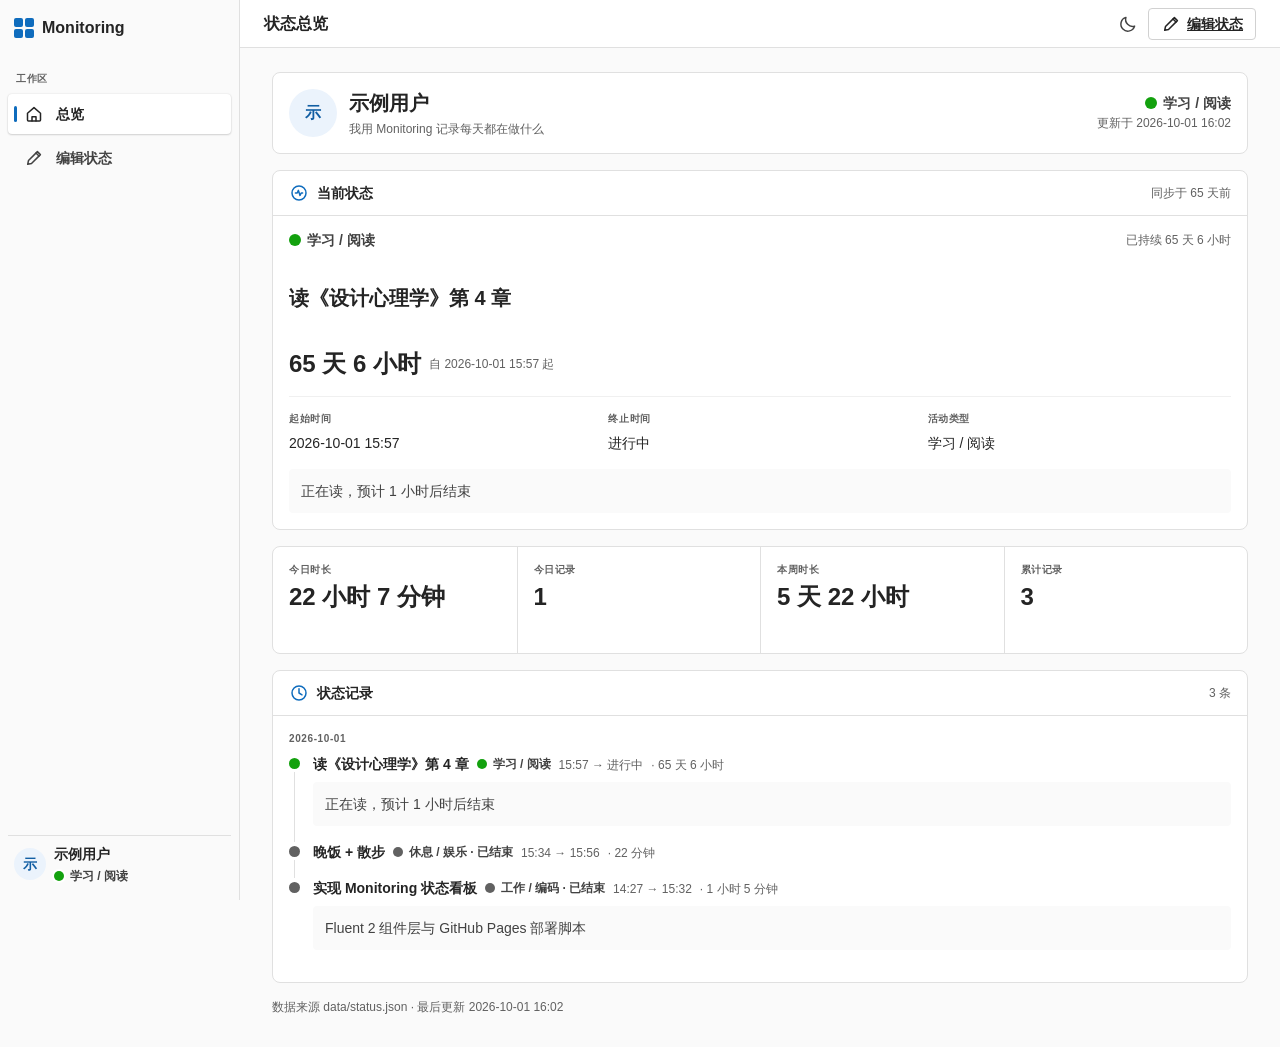
==== commit a802cdd2: "fix(ui): 状态改用 Fluent presence（圆点+中性文字），修正编辑页 badge API 报错与表格按钮挤压" ====
--- a/index.html
+++ b/index.html
@@ -6,58 +6,110 @@
 <title>Monitoring · 状态总览</title>
 <meta name="description" content="实时查看当前状态与历史状态记录（活动内容 / 起止时间 / 备注）。">
 <meta name="color-scheme" content="light dark">
-<link rel="icon" href="data:image/svg+xml,<svg xmlns='http://www.w3.org/2000/svg' viewBox='0 0 32 32'><circle cx='16' cy='16' r='11' fill='%230f6cbd'/></svg>">
+<link rel="icon" href="data:image/svg+xml,<svg xmlns='http://www.w3.org/2000/svg' viewBox='0 0 32 32'><rect width='32' height='32' rx='6' fill='%230f6cbd'/></svg>">
 <link rel="stylesheet" href="assets/tokens.min.css">
 <link rel="stylesheet" href="assets/app.css">
 </head>
 <body>
-<header class="app-header">
-  <span class="app-header__brand">
-    <svg width="20" height="20" viewBox="0 0 24 24" fill="none" stroke="currentColor" stroke-width="2" aria-hidden="true">
-      <circle cx="12" cy="12" r="9"></circle><path d="M12 7v5l3 2"></path>
-    </svg>
-    <span>Monitoring</span>
-  </span>
-  <nav class="row" aria-label="主导航">
-    <a class="nav-link" href="index.html" aria-current="page">总览</a>
-    <a class="nav-link" href="edit.html">编辑状态</a>
+<svg xmlns="http://www.w3.org/2000/svg" style="display:none" aria-hidden="true">
+  <symbol id="i-home" viewBox="0 0 20 20"><path d="M3.5 9.2 10 3.6l6.5 5.6V16a1 1 0 0 1-1 1h-11a1 1 0 0 1-1-1z"/><path d="M8 17v-4.2h4V17"/></symbol>
+  <symbol id="i-edit" viewBox="0 0 20 20"><path d="M13.4 3.6l3 3-8.9 8.9-3.8.8.8-3.8z"/><path d="M12 5l3 3"/></symbol>
+  <symbol id="i-clock" viewBox="0 0 20 20"><circle cx="10" cy="10" r="7"/><path d="M10 5.8V10l3 1.8"/></symbol>
+  <symbol id="i-pulse" viewBox="0 0 20 20"><circle cx="10" cy="10" r="7"/><path d="M6.4 10h1.8l1.2-2.6 1.6 5 1.2-2.4h1.4"/></symbol>
+  <symbol id="i-info" viewBox="0 0 20 20"><circle cx="10" cy="10" r="7"/><path d="M10 9v4.6M10 6.5h.01"/></symbol>
+  <symbol id="i-error" viewBox="0 0 20 20"><circle cx="10" cy="10" r="7"/><path d="M10 6.4v4.4M10 13.4h.01"/></symbol>
+  <symbol id="i-check" viewBox="0 0 20 20"><circle cx="10" cy="10" r="7"/><path d="M6.8 10.2l2.2 2.2 4.2-4.6"/></symbol>
+  <symbol id="i-moon" viewBox="0 0 20 20"><path d="M16.6 12.1A7 7 0 0 1 7.9 3.4a7 7 0 1 0 8.7 8.7z"/></symbol>
+  <symbol id="i-sun" viewBox="0 0 20 20"><circle cx="10" cy="10" r="3.4"/><path d="M10 2.6v1.6M10 15.8v1.6M17.4 10h-1.6M4.2 10H2.6M15.2 4.8l-1.1 1.1M5.9 14.1l-1.1 1.1M15.2 15.2l-1.1-1.1M5.9 5.9 4.8 4.8"/></symbol>
+</svg>
+
+<div class="layout">
+  <nav class="rail" aria-label="主导航">
+    <div class="rail__brand">
+      <span class="rail__logo" aria-hidden="true"><i></i><i></i><i></i><i></i></span>
+      <span>Monitoring</span>
+    </div>
+    <p class="caption2 rail__label">工作区</p>
+    <a class="navitem" href="index.html" aria-current="page">
+      <svg class="icon" width="20" height="20" viewBox="0 0 20 20" fill="none" stroke="currentColor" stroke-width="1.5" stroke-linecap="round" stroke-linejoin="round" aria-hidden="true"><use href="#i-home"></use></svg>
+      <span>总览</span>
+    </a>
+    <a class="navitem" href="edit.html">
+      <svg class="icon" width="20" height="20" viewBox="0 0 20 20" fill="none" stroke="currentColor" stroke-width="1.5" stroke-linecap="round" stroke-linejoin="round" aria-hidden="true"><use href="#i-edit"></use></svg>
+      <span>编辑状态</span>
+    </a>
+    <div class="rail__spacer"></div>
+    <div class="rail__me">
+      <span class="avatar" data-avatar aria-hidden="true">M</span>
+      <div class="stack-xs">
+        <span class="body1Strong" data-me-name>Monitoring</span>
+        <span class="presence presence--offline"><span class="presence__dot"></span><span data-me-state>加载中</span></span>
+      </div>
+    </div>
   </nav>
-  <span class="app-header__spacer"></span>
-  <button class="btn btn--subtle btn--icon" type="button" data-theme-toggle aria-label="切换主题">☾</button>
-</header>
 
-<main class="shell">
-  <div class="stack">
-    <div class="banner" id="local-banner" hidden>
-      <span>本机存在未发布的修改，当前显示的是本地版本。</span>
-      <a href="edit.html">去发布</a>
-    </div>
+  <div class="main">
+    <header class="commandbar">
+      <span class="commandbar__title">状态总览</span>
+      <span class="commandbar__spacer"></span>
+      <div class="commandbar__group">
+        <button class="btn btn--subtle btn--icon" type="button" data-theme-toggle aria-label="切换主题"></button>
+        <a class="btn btn--secondary" href="edit.html">
+          <svg class="icon" width="20" height="20" viewBox="0 0 20 20" fill="none" stroke="currentColor" stroke-width="1.5" stroke-linecap="round" stroke-linejoin="round" aria-hidden="true"><use href="#i-edit"></use></svg>
+          编辑状态
+        </a>
+      </div>
+    </header>
 
-    <div class="row row--between">
-      <div>
-        <h1 class="title3" id="owner-name">Monitoring</h1>
-        <p class="body1 muted" id="owner-bio"></p>
+    <main class="content">
+      <div class="stack">
+        <div class="banner" id="local-banner" hidden>
+          <svg class="icon" width="16" height="16" viewBox="0 0 20 20" fill="none" stroke="currentColor" stroke-width="1.5" stroke-linecap="round" stroke-linejoin="round" aria-hidden="true"><use href="#i-info"></use></svg>
+          <span>本机存在未发布的修改，当前显示的是本地版本。</span>
+          <a href="edit.html">去发布</a>
+        </div>
+
+        <section class="card">
+          <div class="identity">
+            <span class="avatar avatar--lg" data-avatar aria-hidden="true">M</span>
+            <div class="stack-xs grow">
+              <h1 class="subtitle1" id="owner-name">Monitoring</h1>
+              <p class="caption1" id="owner-bio"></p>
+            </div>
+            <div class="stack-xs" style="align-items: flex-end">
+              <span class="presence presence--large presence--offline" id="me-presence"><span class="presence__dot"></span><span data-me-state>加载中</span></span>
+              <span class="caption1" id="updated-at"></span>
+            </div>
+          </div>
+        </section>
+
+        <section class="card card--flush" aria-live="polite">
+          <div class="card__head">
+            <svg class="icon" width="20" height="20" viewBox="0 0 20 20" fill="none" stroke="currentColor" stroke-width="1.5" stroke-linecap="round" stroke-linejoin="round" aria-hidden="true"><use href="#i-pulse"></use></svg>
+            <span class="card__title">当前状态</span>
+            <span class="grow"></span>
+            <span class="caption1" id="hero-since"></span>
+          </div>
+          <div class="card__body" data-hero></div>
+        </section>
+
+        <section class="metrics" id="metrics" aria-label="时间统计"></section>
+
+        <section class="card card--flush">
+          <div class="card__head">
+            <svg class="icon" width="20" height="20" viewBox="0 0 20 20" fill="none" stroke="currentColor" stroke-width="1.5" stroke-linecap="round" stroke-linejoin="round" aria-hidden="true"><use href="#i-clock"></use></svg>
+            <span class="card__title">状态记录</span>
+            <span class="grow"></span>
+            <span class="caption1" id="record-count"></span>
+          </div>
+          <div class="card__body" id="timeline"></div>
+        </section>
+
+        <p class="caption1" id="page-footer"></p>
       </div>
-      <p class="caption1" id="updated-at"></p>
-    </div>
-
-    <section class="card" data-hero aria-live="polite"></section>
-
-    <section aria-label="统计">
-      <div id="stats"></div>
-    </section>
-
-    <section class="card">
-      <div class="row row--between">
-        <h2 class="subtitle1">状态记录</h2>
-        <span class="caption1" id="record-count"></span>
-      </div>
-      <div id="timeline" style="margin-top: var(--spacingVerticalL)"></div>
-    </section>
-
-    <p class="caption1" id="page-footer"></p>
+    </main>
   </div>
-</main>
+</div>
 
 <script src="assets/store.js"></script>
 <script src="assets/ui.js"></script>
--- a/assets/app.css
+++ b/assets/app.css
@@ -1,25 +1,27 @@
-/* Monitoring — Fluent 2 组件层。数值全部来自 tokens.min.css 的官方 token。 */
-
-/* tokens.min.css 未收录的少数 token 的官方等价映射 */
+/* Monitoring — Fluent 2 组件层（Microsoft 设计语言）
+   规则：只用 tokens.min.css 的官方 token；间距走 8px 栅格；控件 4px / 卡片 8px / 胶囊 circular；
+   导航用中性色，主色只出现在选中指示条、当前状态与唯一主按钮上。 */
+
 :root {
+  /* tokens.min.css 未收录的少数 token 的官方等价映射 */
   --colorNeutralStrokeAccessible: var(--colorNeutralStroke1);
   --colorNeutralStrokeAccessibleHover: var(--colorNeutralStroke1Hover);
   --colorBrandForegroundLink: var(--colorBrandForeground1);
+  /* Fluent presence 颜色（可用 / 离开 / 忙碌 / 离线） */
+  --presenceAvailable: var(--colorPaletteLightGreenForeground3);
+  --presenceAway: var(--colorPaletteMarigoldForeground3);
+  --presenceBusy: var(--colorPaletteRedForeground3);
+  --presenceOffline: var(--colorNeutralForeground3);
 }
 
 *,
 *::before,
-*::after {
-  box-sizing: border-box;
-}
-
-html,
+*::after { box-sizing: border-box; }
+
+html, body { height: 100%; }
+
 body {
   margin: 0;
-  height: 100%;
-}
-
-body {
   background: var(--colorNeutralBackground2);
   color: var(--colorNeutralForeground1);
   font-family: var(--fontFamilyBase);
@@ -28,9 +30,7 @@
   -webkit-font-smoothing: antialiased;
 }
 
-a {
-  color: var(--colorBrandForegroundLink, var(--colorBrandForeground1));
-}
+a { color: var(--colorBrandForegroundLink); }
 
 :focus-visible {
   outline: 2px solid var(--colorStrokeFocus2);
@@ -38,8 +38,13 @@
   border-radius: var(--borderRadiusMedium);
 }
 
-.mono {
-  font-family: var(--fontFamilyMonospace);
+svg.icon { flex: none; }
+
+.mono { font-family: var(--fontFamilyMonospace); }
+
+.caption2,
+.num {
+  font-variant-numeric: tabular-nums;
 }
 
 /* ---------- 排版 ---------- */
@@ -53,15 +58,121 @@
   font-size: var(--fontSizeBase100);
   line-height: 14px;
   font-weight: 600;
-  letter-spacing: .4px;
+  letter-spacing: .6px;
   color: var(--colorNeutralForeground3);
   margin: 0;
 }
 .muted { color: var(--colorNeutralForeground2); }
 .muted-3 { color: var(--colorNeutralForeground3); }
 
-/* ---------- 壳层 ---------- */
-.app-header {
+/* ---------- App shell：左侧导航栏 + 命令栏 + 内容区 ---------- */
+.layout {
+  display: grid;
+  grid-template-columns: 240px minmax(0, 1fr);
+  min-height: 100vh;
+}
+
+.rail {
+  position: sticky;
+  top: 0;
+  height: 100vh;
+  display: flex;
+  flex-direction: column;
+  gap: var(--spacingVerticalXS);
+  padding: var(--spacingVerticalS);
+  background: var(--colorNeutralBackground2);
+  border-right: 1px solid var(--colorNeutralStroke2);
+}
+
+.rail__brand {
+  display: flex;
+  align-items: center;
+  gap: var(--spacingHorizontalS);
+  height: 40px;
+  padding: 0 var(--spacingHorizontalS) 0 var(--spacingHorizontalSNudge);
+  margin-bottom: var(--spacingVerticalS);
+  font-size: var(--fontSizeBase400);
+  font-weight: 600;
+}
+
+.rail__logo {
+  display: grid;
+  grid-template-columns: repeat(2, 9px);
+  grid-template-rows: repeat(2, 9px);
+  gap: 2px;
+  color: var(--colorBrandBackground);
+}
+
+.rail__logo i { background: currentColor; border-radius: var(--borderRadiusSmall); }
+
+.rail__label {
+  padding: 0 var(--spacingHorizontalS) var(--spacingVerticalXS);
+  margin-top: var(--spacingVerticalM);
+}
+
+.navitem {
+  position: relative;
+  display: flex;
+  align-items: center;
+  gap: var(--spacingHorizontalM);
+  height: 40px;
+  padding: 0 var(--spacingHorizontalM) 0 var(--spacingHorizontalL);
+  border-radius: var(--borderRadiusMedium);
+  color: var(--colorNeutralForeground2);
+  font-size: var(--fontSizeBase300);
+  font-weight: 600;
+  text-decoration: none;
+  transition: background var(--durationFaster) var(--curveEasyEase), color var(--durationFaster) var(--curveEasyEase);
+}
+
+.navitem:hover { background: var(--colorNeutralBackground1Hover); color: var(--colorNeutralForeground1); }
+.navitem:active { background: var(--colorNeutralBackground3Pressed); }
+.navitem[aria-current="page"] { background: var(--colorNeutralBackground1); color: var(--colorNeutralForeground1); box-shadow: var(--shadow2); }
+
+/* Fluent 的选中指示条：品牌色小胶囊贴在栏左侧 */
+.navitem[aria-current="page"]::before {
+  content: "";
+  position: absolute;
+  left: var(--spacingHorizontalSNudge);
+  top: 50%;
+  width: 3px;
+  height: 16px;
+  transform: translateY(-50%);
+  border-radius: var(--borderRadiusCircular);
+  background: var(--colorCompoundBrandStroke);
+}
+
+.rail__spacer { flex: 1; }
+
+.rail__me {
+  display: flex;
+  align-items: center;
+  gap: var(--spacingHorizontalS);
+  padding: var(--spacingVerticalS) var(--spacingHorizontalSNudge);
+  border-top: 1px solid var(--colorNeutralStroke2);
+  margin-top: var(--spacingVerticalXS);
+}
+
+.avatar {
+  display: grid;
+  place-items: center;
+  flex: none;
+  width: 32px;
+  height: 32px;
+  border-radius: var(--borderRadiusCircular);
+  background: var(--colorBrandBackground2);
+  color: var(--colorBrandForeground2);
+  font-size: var(--fontSizeBase300);
+  font-weight: 600;
+  text-transform: uppercase;
+}
+
+.avatar--lg { width: 48px; height: 48px; font-size: var(--fontSizeBase400); }
+
+.main { display: flex; flex-direction: column; min-width: 0; }
+
+/* 命令栏 */
+.commandbar {
   position: sticky;
   top: 0;
   z-index: 20;
@@ -69,57 +180,36 @@
   align-items: center;
   gap: var(--spacingHorizontalM);
   height: 48px;
-  padding: 0 var(--spacingHorizontalXL);
-  background: var(--colorNeutralBackground2);
+  padding: 0 var(--spacingHorizontalXXL);
+  background: var(--colorNeutralBackground1);
   border-bottom: 1px solid var(--colorNeutralStroke2);
 }
 
-.app-header__brand {
-  display: flex;
-  align-items: center;
-  gap: var(--spacingHorizontalS);
-  font-weight: 600;
-  font-size: var(--fontSizeBase400);
-}
-
-.app-header__brand svg { color: var(--colorBrandForeground1); }
-.app-header__spacer { flex: 1; }
-
-.nav-link {
-  display: inline-flex;
-  align-items: center;
-  gap: var(--spacingHorizontalXS);
-  height: 32px;
-  padding: 0 var(--spacingHorizontalM);
-  border-radius: var(--borderRadiusMedium);
-  color: var(--colorNeutralForeground2);
-  font-weight: 600;
-  text-decoration: none;
-  transition: background var(--durationFaster) var(--curveEasyEase);
-}
-
-.nav-link:hover { background: var(--colorNeutralBackground1Hover); color: var(--colorNeutralForeground1); }
-.nav-link[aria-current="page"] { color: var(--colorBrandForeground1); background: var(--colorNeutralBackground1Selected); }
-
-.shell {
+.commandbar__title { font-size: var(--fontSizeBase400); font-weight: 600; }
+.commandbar__spacer { flex: 1; }
+.commandbar__group { display: flex; align-items: center; gap: var(--spacingHorizontalXS); }
+
+.content {
+  flex: 1;
+  width: 100%;
   max-width: 1200px;
   margin: 0 auto;
   padding: var(--spacingHorizontalXXL) var(--spacingHorizontalXXXL) var(--spacingVerticalXXXL);
-}
-
-.grid-2 {
-  display: grid;
-  grid-template-columns: minmax(0, 1.15fr) minmax(0, .85fr);
-  gap: var(--spacingHorizontalL);
-  align-items: start;
 }
 
 .stack { display: flex; flex-direction: column; gap: var(--spacingVerticalL); }
 .stack-s { display: flex; flex-direction: column; gap: var(--spacingVerticalS); }
 .stack-xs { display: flex; flex-direction: column; gap: var(--spacingVerticalXS); }
 .row { display: flex; align-items: center; gap: var(--spacingHorizontalS); flex-wrap: wrap; }
+.row--top { align-items: flex-start; }
 .row--between { justify-content: space-between; }
 .grow { flex: 1; min-width: 0; }
+.grid-2 {
+  display: grid;
+  grid-template-columns: minmax(0, 1.1fr) minmax(0, .9fr);
+  gap: var(--spacingHorizontalL);
+  align-items: start;
+}
 
 /* ---------- 卡片 ---------- */
 .card {
@@ -130,74 +220,97 @@
 }
 
 .card--flush { padding: 0; overflow: hidden; }
-.card--quiet { background: var(--colorNeutralBackground2); border-color: transparent; }
-
-.hero {
-  display: flex;
-  flex-direction: column;
-  gap: var(--spacingVerticalM);
-}
-
-.hero__activity {
+
+.card__head {
+  display: flex;
+  align-items: center;
+  gap: var(--spacingHorizontalS);
+  padding: var(--spacingHorizontalM) var(--spacingHorizontalL);
+  border-bottom: 1px solid var(--colorNeutralStroke2);
+}
+
+.card__head svg { color: var(--colorBrandForeground1); }
+.card__head .grow { display: flex; align-items: center; gap: var(--spacingHorizontalS); }
+
+.card__title {
+  font-size: var(--fontSizeBase300);
+  font-weight: 600;
+  color: var(--colorNeutralForeground1);
+}
+
+.card__body { padding: var(--spacingHorizontalL); }
+
+.identity { display: flex; align-items: center; gap: var(--spacingHorizontalM); }
+
+/* ---------- 状态（Fluent presence：圆点 + 中性文字） ---------- */
+.presence {
+  display: inline-flex;
+  align-items: center;
+  gap: var(--spacingHorizontalSNudge);
+  font-size: var(--fontSizeBase200);
+  line-height: 16px;
+  font-weight: 600;
+  white-space: nowrap;
+  color: var(--colorNeutralForeground2);
+}
+
+.presence__dot {
+  flex: none;
+  width: 10px;
+  height: 10px;
+  border-radius: var(--borderRadiusCircular);
+  box-shadow: 0 0 0 2px var(--colorNeutralBackground1);
+  background: var(--presenceOffline);
+}
+
+/* 状态文字始终保持中性色，颜色只交给圆点（Fluent presence 的规矩） */
+.presence--available,
+.presence--away,
+.presence--busy,
+.presence--offline { color: var(--colorNeutralForeground2); }
+
+.presence--available .presence__dot { background: var(--presenceAvailable); }
+.presence--away .presence__dot { background: var(--presenceAway); }
+.presence--busy .presence__dot { background: var(--presenceBusy); }
+.presence--offline .presence__dot { background: var(--presenceOffline); }
+.presence--away,
+.presence--busy { color: var(--colorNeutralForeground1); }
+.presence--available { color: var(--colorNeutralForeground2); }
+
+.presence--large { font-size: var(--fontSizeBase300); }
+.presence--large .presence__dot { width: 12px; height: 12px; }
+
+/* ---------- 指标条（Microsoft 365 管理中心的度量卡片） ---------- */
+.metrics {
+  display: grid;
+  grid-template-columns: repeat(4, minmax(0, 1fr));
+  background: var(--colorNeutralBackground1);
+  border: 1px solid var(--colorNeutralStroke2);
+  border-radius: var(--borderRadiusXLarge);
+  overflow: hidden;
+}
+
+.metric {
+  padding: var(--spacingHorizontalL);
+  border-left: 1px solid var(--colorNeutralStroke2);
+}
+
+.metric:first-child { border-left: 0; }
+.metric__value {
+  margin-top: var(--spacingVerticalXS);
+  font-family: var(--fontFamilyNumeric);
   font-size: var(--fontSizeBase600);
   line-height: 32px;
   font-weight: 600;
-  overflow-wrap: anywhere;
-}
-
-.hero__timer {
-  font-family: var(--fontFamilyNumeric, var(--fontFamilyMonospace));
-  font-size: var(--fontSizeBase500);
-  font-weight: 600;
-  color: var(--colorBrandForeground1);
-}
-
-.meta-grid {
-  display: grid;
-  grid-template-columns: repeat(auto-fit, minmax(160px, 1fr));
-  gap: var(--spacingHorizontalL);
-}
-
-.meta-grid dt { font-size: var(--fontSizeBase100); font-weight: 600; letter-spacing: .4px; color: var(--colorNeutralForeground3); }
-.meta-grid dd { margin: var(--spacingVerticalXS) 0 0; font-size: var(--fontSizeBase300); }
-
-.stat-grid {
-  display: grid;
-  grid-template-columns: repeat(auto-fit, minmax(140px, 1fr));
-  gap: var(--spacingHorizontalM);
-}
-
-.stat { padding: var(--spacingHorizontalM); background: var(--colorNeutralBackground2); border-radius: var(--borderRadiusXLarge); }
-.stat__value { font-size: var(--fontSizeBase500); font-weight: 600; font-family: var(--fontFamilyNumeric, var(--fontFamilyBase)); }
-.stat__label { margin-top: var(--spacingVerticalXS); }
-
-/* ---------- 状态胶囊 ---------- */
-.badge {
-  display: inline-flex;
-  align-items: center;
-  gap: var(--spacingHorizontalXS);
-  height: 20px;
-  padding: 0 var(--spacingHorizontalS);
-  border-radius: var(--borderRadiusCircular);
-  font-size: var(--fontSizeBase200);
-  font-weight: 600;
   white-space: nowrap;
 }
-
-.badge::before { content: ""; width: 6px; height: 6px; border-radius: var(--borderRadiusCircular); background: currentColor; }
-.badge--up { background: var(--statusUpBackground); color: var(--statusUpForeground); }
-.badge--warn { background: var(--statusWarnBackground); color: var(--statusWarnForeground); }
-.badge--down { background: var(--statusDownBackground); color: var(--statusDownForeground); }
-.badge--idle { background: var(--statusIdleBackground); color: var(--statusIdleForeground); }
-.badge--plain { background: var(--colorNeutralBackground3); color: var(--colorNeutralForeground2); }
-.badge--plain::before { display: none; }
 
 /* ---------- 按钮 ---------- */
 .btn {
   display: inline-flex;
   align-items: center;
   justify-content: center;
-  gap: var(--spacingHorizontalXS);
+  gap: var(--spacingHorizontalSNudge);
   min-height: 32px;
   padding: 0 var(--spacingHorizontalM);
   border: 1px solid transparent;
@@ -208,23 +321,27 @@
   font-size: var(--fontSizeBase300);
   font-weight: 600;
   cursor: pointer;
-  transition: background var(--durationFaster) var(--curveEasyEase), color var(--durationFaster) var(--curveEasyEase);
-}
-
-.btn:disabled { color: var(--colorNeutralForegroundDisabled); background: var(--colorNeutralBackgroundDisabled); cursor: not-allowed; }
+  transition: background var(--durationFaster) var(--curveEasyEase), color var(--durationFaster) var(--curveEasyEase), border-color var(--durationFaster) var(--curveEasyEase);
+}
+
+.btn:disabled { background: var(--colorNeutralBackgroundDisabled); color: var(--colorNeutralForegroundDisabled); cursor: not-allowed; }
 .btn--primary { background: var(--colorBrandBackground); color: var(--colorNeutralForegroundOnBrand); }
 .btn--primary:hover:not(:disabled) { background: var(--colorBrandBackgroundHover); }
 .btn--primary:active:not(:disabled) { background: var(--colorBrandBackgroundPressed); }
+.btn--primary:disabled { background: var(--colorNeutralBackgroundDisabled); color: var(--colorNeutralForegroundDisabled); }
 .btn--secondary { border-color: var(--colorNeutralStroke1); }
 .btn--secondary:hover:not(:disabled) { background: var(--colorNeutralBackground1Hover); }
+.btn--secondary:active:not(:disabled) { background: var(--colorNeutralBackground1Pressed); }
 .btn--subtle { background: transparent; color: var(--colorNeutralForeground2); }
 .btn--subtle:hover:not(:disabled) { background: var(--colorNeutralBackground1Hover); color: var(--colorNeutralForeground1); }
+.btn--subtle:active:not(:disabled) { background: var(--colorNeutralBackground1Pressed); }
 .btn--danger { color: var(--colorPaletteRedForeground1); }
 .btn--danger:hover:not(:disabled) { background: var(--colorPaletteRedBackground1); }
 .btn--icon { width: 32px; padding: 0; }
-.btn--large { min-height: 40px; padding: 0 var(--spacingHorizontalL); }
-
-/* ---------- 输入 ---------- */
+.btn--large { min-height: 40px; padding: 0 var(--spacingHorizontalL); font-size: var(--fontSizeBase400); }
+.btn--danger-text { color: var(--colorPaletteRedForeground1); }
+
+/* ---------- 表单（Fluent 下划线式） ---------- */
 .field { display: flex; flex-direction: column; gap: var(--spacingVerticalXS); }
 
 .field__label {
@@ -251,26 +368,36 @@
 
 .textarea { min-height: 76px; resize: vertical; line-height: 22px; }
 
-.input:hover,
-.textarea:hover,
-.select:hover { border-bottom-color: var(--colorNeutralStrokeAccessibleHover, var(--colorNeutralStroke1Hover)); }
-
-.input:focus,
-.textarea:focus,
-.select:focus {
+.input:hover, .textarea:hover, .select:hover { border-bottom-color: var(--colorNeutralStrokeAccessibleHover); }
+
+.input:focus, .textarea:focus, .select:focus {
   outline: none;
   border-bottom: 2px solid var(--colorBrandStroke1);
   padding-bottom: 5px;
 }
 
-.input::placeholder,
-.textarea::placeholder { color: var(--colorNeutralForeground4); }
-
-.select { appearance: none; background-image: none; cursor: pointer; }
-
-.error-text { color: var(--colorPaletteRedForeground1); font-size: var(--fontSizeBase200); }
-
-/* ---------- QQ 空间式发表框 ---------- */
+.input::placeholder, .textarea::placeholder { color: var(--colorNeutralForeground4); }
+
+.select {
+  appearance: none;
+  cursor: pointer;
+  background-image: none;
+}
+
+.select-wrap { position: relative; display: block; }
+.select-wrap svg { position: absolute; right: var(--spacingHorizontalS); top: 8px; color: var(--colorNeutralForeground2); pointer-events: none; }
+
+.check {
+  display: inline-flex;
+  align-items: center;
+  gap: var(--spacingHorizontalXS);
+  font-size: var(--fontSizeBase200);
+  color: var(--colorNeutralForeground2);
+}
+
+.check input { accent-color: var(--colorBrandBackground); width: 14px; height: 14px; }
+
+/* ---------- QQ 空间式发表框（用 Fluent 语言重绘） ---------- */
 .composer {
   background: var(--colorNeutralBackground1);
   border: 1px solid var(--colorNeutralStroke2);
@@ -281,14 +408,14 @@
 .composer__tabs {
   display: flex;
   gap: var(--spacingHorizontalXL);
-  padding: var(--spacingHorizontalM) var(--spacingHorizontalL) 0;
+  padding: 0 var(--spacingHorizontalL);
   border-bottom: 1px solid var(--colorNeutralStroke2);
-  background: var(--colorNeutralBackground2);
+  background: var(--colorNeutralBackground1);
 }
 
 .composer__tab {
   position: relative;
-  padding: 0 0 var(--spacingVerticalS);
+  padding: var(--spacingVerticalM) 0;
   border: none;
   background: none;
   font-family: inherit;
@@ -298,16 +425,18 @@
   cursor: pointer;
 }
 
-.composer__tab[aria-selected="true"] { color: var(--colorBrandForeground1); }
+.composer__tab[aria-selected="true"] { color: var(--colorNeutralForeground1); }
 
 .composer__tab[aria-selected="true"]::after {
   content: "";
   position: absolute;
-  inset: auto 0 -1px;
+  inset: auto 0 0;
   height: 2px;
-  background: var(--colorCompoundBrandStroke, var(--colorBrandStroke1));
   border-radius: var(--borderRadiusCircular);
-}
+  background: var(--colorCompoundBrandStroke);
+}
+
+.composer__tab--muted { cursor: default; color: var(--colorNeutralForeground3); font-weight: 400; }
 
 .composer__body { padding: var(--spacingHorizontalL); }
 
@@ -321,7 +450,7 @@
   background: transparent;
   color: var(--colorNeutralForeground1);
   font-family: inherit;
-  font-size: var(--fontSizeBase300);
+  font-size: var(--fontSizeBase400);
   line-height: 22px;
 }
 
@@ -333,7 +462,7 @@
   gap: var(--spacingHorizontalXS);
   margin-top: var(--spacingVerticalS);
   padding-top: var(--spacingVerticalS);
-  border-top: 1px dashed var(--colorNeutralStroke2);
+  border-top: 1px solid var(--colorNeutralStroke3);
 }
 
 .tool {
@@ -345,14 +474,27 @@
   border: none;
   border-radius: var(--borderRadiusMedium);
   background: transparent;
-  color: var(--colorNeutralForeground3);
+  color: var(--colorNeutralForeground2);
   font-family: inherit;
   font-size: var(--fontSizeBase200);
+  font-weight: 600;
   cursor: pointer;
   transition: background var(--durationFaster) var(--curveEasyEase), color var(--durationFaster) var(--curveEasyEase);
 }
 
 .tool:hover { background: var(--colorNeutralBackground1Hover); color: var(--colorNeutralForeground1); }
+.tool[aria-expanded="true"] { color: var(--colorBrandForeground1); }
+
+.composer__panel {
+  display: grid;
+  grid-template-columns: repeat(auto-fit, minmax(180px, 1fr));
+  gap: var(--spacingHorizontalL);
+  padding-top: var(--spacingVerticalM);
+  margin-top: var(--spacingVerticalM);
+  border-top: 1px solid var(--colorNeutralStroke3);
+}
+
+.composer__panel[hidden] { display: none; }
 
 .composer__footer {
   display: flex;
@@ -364,8 +506,46 @@
   background: var(--colorNeutralBackground2);
 }
 
-.counter { font-size: var(--fontSizeBase200); color: var(--colorNeutralForeground3); font-family: var(--fontFamilyNumeric, var(--fontFamilyBase)); }
+.counter { font-size: var(--fontSizeBase200); color: var(--colorNeutralForeground3); font-variant-numeric: tabular-nums; }
 .counter--over { color: var(--colorPaletteRedForeground1); }
+
+/* ---------- 当前状态卡 ---------- */
+.hero__activity {
+  font-size: var(--fontSizeBase500);
+  line-height: 28px;
+  font-weight: 600;
+  overflow-wrap: anywhere;
+}
+
+.hero__timer {
+  font-family: var(--fontFamilyNumeric);
+  font-size: var(--fontSizeBase600);
+  line-height: 32px;
+  font-weight: 600;
+  font-variant-numeric: tabular-nums;
+}
+
+.meta-grid {
+  display: grid;
+  grid-template-columns: repeat(auto-fit, minmax(160px, 1fr));
+  gap: var(--spacingHorizontalL);
+  margin: 0;
+  padding-top: var(--spacingVerticalM);
+  border-top: 1px solid var(--colorNeutralStroke3);
+}
+
+.meta-grid dt { font-size: var(--fontSizeBase100); font-weight: 600; letter-spacing: .6px; color: var(--colorNeutralForeground3); }
+.meta-grid dd { margin: var(--spacingVerticalXS) 0 0; font-size: var(--fontSizeBase300); }
+
+.note-box {
+  padding: var(--spacingHorizontalM);
+  border-radius: var(--borderRadiusMedium);
+  background: var(--colorNeutralBackground2);
+  color: var(--colorNeutralForeground2);
+  font-size: var(--fontSizeBase300);
+  white-space: pre-wrap;
+  overflow-wrap: anywhere;
+}
 
 /* ---------- 时间线 ---------- */
 .timeline { list-style: none; margin: 0; padding: 0; }
@@ -382,8 +562,8 @@
   content: "";
   position: absolute;
   left: 5px;
-  top: 6px;
-  bottom: -6px;
+  top: 18px;
+  bottom: 0;
   width: 1px;
   background: var(--colorNeutralStroke2);
 }
@@ -397,19 +577,20 @@
   width: 11px;
   height: 11px;
   border-radius: var(--borderRadiusCircular);
-  background: var(--colorNeutralBackground3);
-  border: 2px solid var(--colorNeutralBackground1);
-}
-
-.timeline__dot--up { background: var(--statusUpForeground); }
-.timeline__dot--warn { background: var(--statusWarnForeground); }
-.timeline__dot--down { background: var(--statusDownForeground); }
-.timeline__dot--idle { background: var(--statusIdleForeground); }
+  background: var(--presenceOffline);
+  box-shadow: 0 0 0 2px var(--colorNeutralBackground1);
+}
+
+.timeline__dot--available { background: var(--presenceAvailable); }
+.timeline__dot--away { background: var(--presenceAway); }
+.timeline__dot--busy { background: var(--presenceBusy); }
+.timeline__dot--offline { background: var(--presenceOffline); }
 
 .timeline__head { display: flex; align-items: baseline; gap: var(--spacingHorizontalS); flex-wrap: wrap; }
+
 .timeline__note {
-  margin-top: var(--spacingVerticalXS);
-  padding: var(--spacingHorizontalS) var(--spacingHorizontalM);
+  margin-top: var(--spacingVerticalS);
+  padding: var(--spacingHorizontalM);
   border-radius: var(--borderRadiusMedium);
   background: var(--colorNeutralBackground2);
   color: var(--colorNeutralForeground2);
@@ -418,35 +599,53 @@
   overflow-wrap: anywhere;
 }
 
-/* ---------- 表格（记录管理） ---------- */
+/* ---------- 数据表 ---------- */
 .table { width: 100%; border-collapse: collapse; }
+
 .table th {
-  padding: var(--spacingVerticalS) var(--spacingHorizontalS);
+  height: 32px;
+  padding: var(--spacingVerticalS) var(--spacingHorizontalM);
   border-bottom: 1px solid var(--colorNeutralStroke1);
   font-size: var(--fontSizeBase200);
   font-weight: 600;
   text-align: left;
   color: var(--colorNeutralForeground3);
-}
+  white-space: nowrap;
+}
+
 .table td {
-  padding: var(--spacingVerticalM) var(--spacingHorizontalS);
+  padding: var(--spacingVerticalM);
   border-bottom: 1px solid var(--colorNeutralStroke2);
   vertical-align: top;
   font-size: var(--fontSizeBase300);
 }
-.table tr:hover td { background: var(--colorNeutralBackground1Hover); }
-.table td:last-child, .table th:last-child { text-align: right; white-space: nowrap; }
-.table .num { font-family: var(--fontFamilyNumeric, var(--fontFamilyBase)); }
+
+.table tbody tr:hover td { background: var(--colorNeutralBackground1Hover); }
+.table tbody tr:last-child td { border-bottom: 0; }
+.table th:last-child, .table td:last-child { text-align: right; white-space: nowrap; }
+
+/* 窄屏下表格横向滚动，避免单元格内容与右侧操作按钮互相挤压/重叠 */
+.table-scroll { overflow-x: auto; }
+.table { min-width: 560px; }
+.table td:first-child { min-width: 160px; }
+
+/* 行内操作按钮：等距右对齐，不与“状态”文字挤压 */
+.row-actions {
+  display: inline-flex;
+  align-items: center;
+  justify-content: flex-end;
+  gap: var(--spacingHorizontalXXS);
+}
 
 /* ---------- 对话框 ---------- */
 .dialog-backdrop {
   position: fixed;
   inset: 0;
+  z-index: 60;
   display: grid;
   place-items: center;
   padding: var(--spacingHorizontalL);
   background: rgb(0 0 0 / .4);
-  z-index: 60;
 }
 
 .dialog {
@@ -456,20 +655,20 @@
   padding: var(--spacingHorizontalXXL);
   background: var(--colorNeutralBackground1);
   border-radius: var(--borderRadiusXLarge);
-  box-shadow: var(--shadow28);
-  animation: dialog-in var(--durationNormal) var(--curveDecelerateMid);
-}
-
-@keyframes dialog-in {
+  box-shadow: var(--shadow64);
+  animation: surface-in var(--durationNormal) var(--curveDecelerateMid);
+}
+
+@keyframes surface-in {
   from { opacity: 0; transform: translateY(8px); }
   to { opacity: 1; transform: none; }
 }
 
-/* ---------- Toast ---------- */
+/* ---------- Toast（Fluent Toaster） ---------- */
 .toasts {
   position: fixed;
-  right: var(--spacingHorizontalXL);
-  bottom: var(--spacingVerticalXL);
+  right: var(--spacingHorizontalXXL);
+  bottom: var(--spacingVerticalXXL);
   z-index: 80;
   display: flex;
   flex-direction: column;
@@ -477,77 +676,85 @@
 }
 
 .toast {
-  min-width: 240px;
-  max-width: 360px;
+  display: flex;
+  align-items: flex-start;
+  gap: var(--spacingHorizontalM);
+  min-width: 280px;
+  max-width: 380px;
   padding: var(--spacingHorizontalM) var(--spacingHorizontalL);
+  border: 1px solid var(--colorNeutralStroke2);
   border-radius: var(--borderRadiusXLarge);
   background: var(--colorNeutralBackground1);
-  border: 1px solid var(--colorNeutralStroke2);
   box-shadow: var(--shadow16);
   font-size: var(--fontSizeBase300);
-  animation: dialog-in var(--durationNormal) var(--curveDecelerateMid);
-}
-
-/* ---------- 编辑页附加件 ---------- */
-.composer__panel {
-  display: grid;
-  grid-template-columns: repeat(auto-fit, minmax(180px, 1fr));
-  gap: var(--spacingHorizontalL);
-  padding-top: var(--spacingVerticalM);
-  margin-top: var(--spacingVerticalM);
-  border-top: 1px dashed var(--colorNeutralStroke2);
-}
-
-.composer__panel[hidden] { display: none; }
-.check { display: inline-flex; align-items: center; gap: var(--spacingHorizontalXS); font-size: var(--fontSizeBase200); color: var(--colorNeutralForeground2); }
+  color: var(--colorNeutralForeground1);
+  animation: surface-in var(--durationNormal) var(--curveDecelerateMid);
+}
+
+.toast svg { margin-top: 2px; color: var(--presenceAvailable); }
+.toast--error svg { color: var(--colorPaletteRedForeground1); }
+.toast--info svg { color: var(--colorBrandForeground1); }
+
+/* ---------- 空状态 / 提示条 ---------- */
+.empty {
+  display: flex;
+  flex-direction: column;
+  align-items: center;
+  gap: var(--spacingVerticalM);
+  padding: var(--spacingVerticalXXXL) var(--spacingHorizontalL);
+  text-align: center;
+}
+
+.empty svg { color: var(--colorNeutralForeground3); }
+
+.banner {
+  display: flex;
+  align-items: center;
+  gap: var(--spacingHorizontalS);
+  padding: var(--spacingHorizontalS) var(--spacingHorizontalM);
+  border: 1px solid var(--colorPaletteMarigoldBorder1);
+  border-radius: var(--borderRadiusMedium);
+  background: var(--colorPaletteMarigoldBackground1);
+  color: var(--colorPaletteMarigoldForeground2);
+  font-size: var(--fontSizeBase200);
+}
+
+.banner[hidden] { display: none; }
+.banner svg { flex: none; }
+.hide { display: none !important; }
+.divider { height: 1px; border: 0; margin: 0; background: var(--colorNeutralStroke3); }
 
 .preview-frame { border: 1px solid var(--colorNeutralStroke2); border-radius: var(--borderRadiusXLarge); overflow: hidden; background: var(--colorNeutralBackground1); }
 .preview-frame__bar { display: flex; align-items: center; gap: var(--spacingHorizontalXS); height: 32px; padding: 0 var(--spacingHorizontalM); background: var(--colorNeutralBackground3); border-bottom: 1px solid var(--colorNeutralStroke2); }
 .preview-frame__dot { width: 8px; height: 8px; border-radius: var(--borderRadiusCircular); background: var(--colorNeutralStroke1); }
 .preview-frame__body { padding: var(--spacingHorizontalL); background: var(--colorNeutralBackground1); }
 
-.sync-state { display: flex; align-items: center; gap: var(--spacingHorizontalS); flex-wrap: wrap; }
-.divider { height: 1px; background: var(--colorNeutralStroke2); border: 0; margin: 0; }
-
-.toast--error { border-left: 3px solid var(--colorPaletteRedBorder2); }
-.toast--ok { border-left: 3px solid var(--colorPaletteGreenBorder2); }
-
-/* ---------- 空状态 / 提示条 ---------- */
-.empty {
-  display: flex;
-  flex-direction: column;
-  align-items: center;
-  gap: var(--spacingVerticalM);
-  padding: var(--spacingVerticalXXXL) var(--spacingHorizontalL);
-  text-align: center;
-}
-
-.empty svg { color: var(--colorNeutralForeground3); }
-
-.banner {
-  display: flex;
-  align-items: center;
-  gap: var(--spacingHorizontalS);
-  padding: var(--spacingHorizontalS) var(--spacingHorizontalM);
-  border-radius: var(--borderRadiusMedium);
-  background: var(--colorPaletteMarigoldBackground1);
-  color: var(--colorPaletteMarigoldForeground2);
-  font-size: var(--fontSizeBase200);
-}
-
-.banner[hidden] { display: none; }
-
-.hide { display: none !important; }
+/* ---------- 响应式：窄屏折叠导航栏 ---------- */
+@media (max-width: 1000px) {
+  .grid-2 { grid-template-columns: minmax(0, 1fr); }
+}
 
 @media (max-width: 900px) {
-  .grid-2 { grid-template-columns: minmax(0, 1fr); }
-  .shell { padding: var(--spacingHorizontalL) var(--spacingHorizontalL) var(--spacingVerticalXXL); }
+  .layout { grid-template-columns: 48px minmax(0, 1fr); }
+  .rail { align-items: center; padding: var(--spacingVerticalS) var(--spacingHorizontalXS); }
+  .rail__brand { padding: 0; justify-content: center; }
+  .rail__brand span,
+  .navitem span,
+  .rail__label,
+  .rail__me .stack-xs { display: none; }
+  .navitem { justify-content: center; padding: 0; width: 40px; }
+  .navitem[aria-current="page"]::before { left: -2px; }
+  .rail__me { padding: var(--spacingVerticalS) 0; }
+  .commandbar { padding: 0 var(--spacingHorizontalM); }
+  .content { padding: var(--spacingHorizontalL) var(--spacingHorizontalL) var(--spacingVerticalXXL); }
+  .metrics { grid-template-columns: repeat(2, minmax(0, 1fr)); }
+  .metric:nth-child(3) { border-left: 0; border-top: 1px solid var(--colorNeutralStroke2); }
+  .metric:nth-child(4) { border-top: 1px solid var(--colorNeutralStroke2); }
 }
 
 @media (max-width: 640px) {
-  .app-header { padding: 0 var(--spacingHorizontalM); }
-  .app-header__brand span { display: none; }
-  .table th:nth-child(3), .table td:nth-child(3), .table th:nth-child(4), .table td:nth-child(4) { display: none; }
+  .table th:nth-child(2), .table td:nth-child(2),
+  .table th:nth-child(4), .table td:nth-child(4) { display: none; }
 }
 
 @media (prefers-reduced-motion: reduce) {
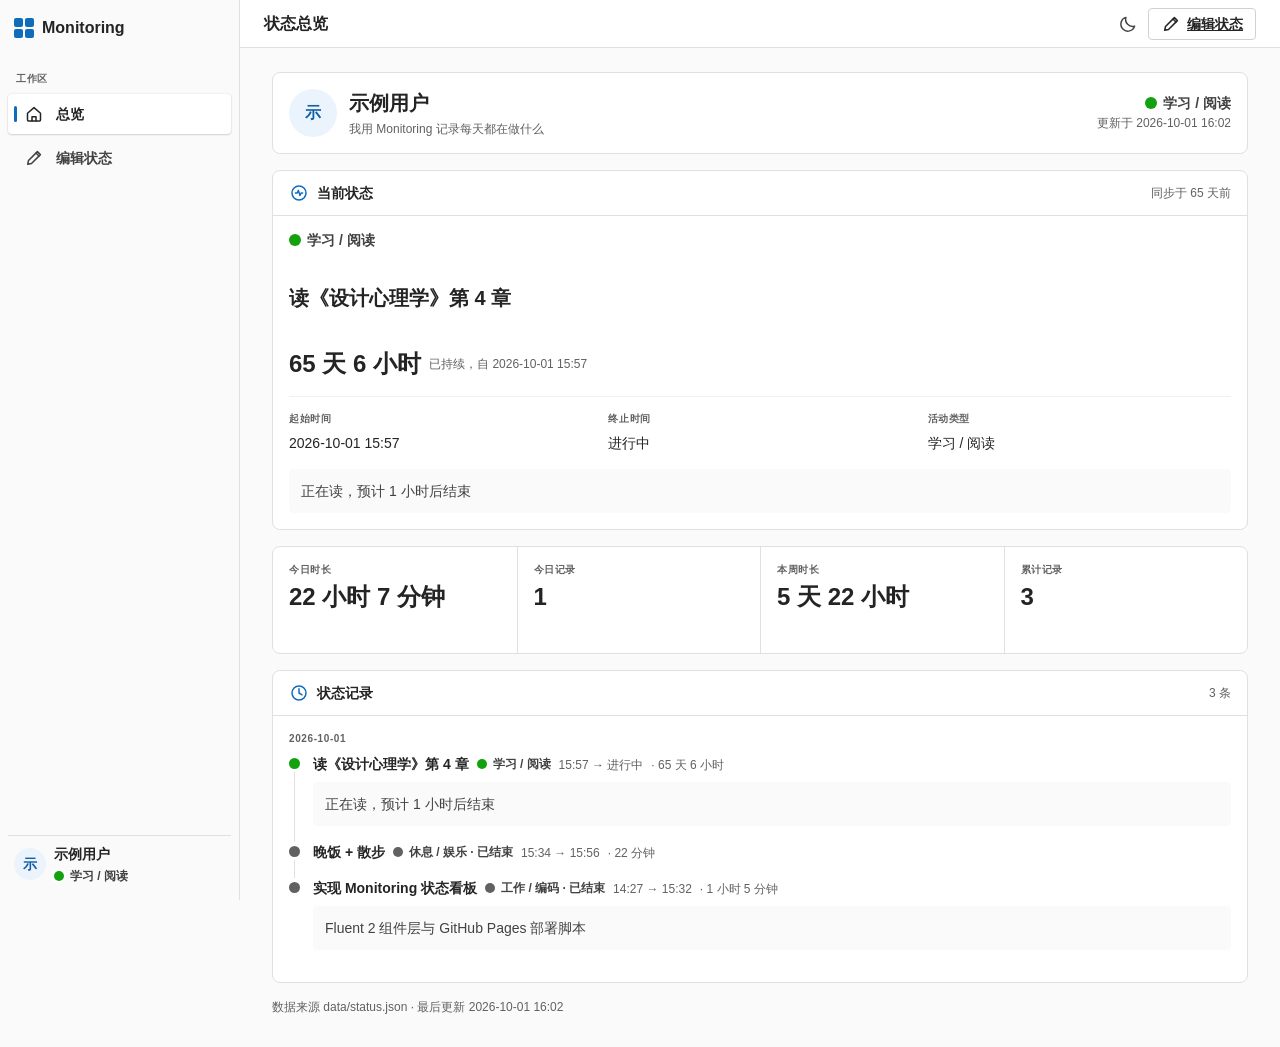
==== commit 19b67ab5: "perf(nav): 跨文档视图过渡 + 页面预取 + 首屏主题预设，消除切页闪白与卡顿" ====
--- a/index.html
+++ b/index.html
@@ -6,6 +6,9 @@
 <title>Monitoring · 状态总览</title>
 <meta name="description" content="实时查看当前状态与历史状态记录（活动内容 / 起止时间 / 备注）。">
 <meta name="color-scheme" content="light dark">
+<!-- 首屏前先定主题，避免切换页面时闪白 -->
+<script>try{var t=localStorage.getItem("monitoring:theme");if(t)document.documentElement.dataset.theme=t}catch(e){}</script>
+<link rel="prefetch" href="edit.html">
 <link rel="icon" href="data:image/svg+xml,<svg xmlns='http://www.w3.org/2000/svg' viewBox='0 0 32 32'><rect width='32' height='32' rx='6' fill='%230f6cbd'/></svg>">
 <link rel="stylesheet" href="assets/tokens.min.css">
 <link rel="stylesheet" href="assets/app.css">
--- a/assets/app.css
+++ b/assets/app.css
@@ -729,6 +729,20 @@
 .preview-frame__dot { width: 8px; height: 8px; border-radius: var(--borderRadiusCircular); background: var(--colorNeutralStroke1); }
 .preview-frame__body { padding: var(--spacingHorizontalL); background: var(--colorNeutralBackground1); }
 
+/* ---------- 页面切换：跨文档视图过渡，导航栏保持不动 ---------- */
+@view-transition { navigation: auto; }
+
+.rail { view-transition-name: rail; }
+
+::view-transition-old(root) { animation: vt-out var(--durationFast) var(--curveAccelerateMid) both; }
+::view-transition-new(root) { animation: vt-in var(--durationNormal) var(--curveDecelerateMid) both; }
+/* 导航栏在两个页面间保持原位，不参与淡入淡出 */
+::view-transition-old(rail),
+::view-transition-new(rail) { animation: none; }
+
+@keyframes vt-out { to { opacity: 0; } }
+@keyframes vt-in { from { opacity: 0; } }
+
 /* ---------- 响应式：窄屏折叠导航栏 ---------- */
 @media (max-width: 1000px) {
   .grid-2 { grid-template-columns: minmax(0, 1fr); }
@@ -759,4 +773,7 @@
 
 @media (prefers-reduced-motion: reduce) {
   * { animation-duration: .01ms !important; transition-duration: .01ms !important; }
-}
+  ::view-transition-group(*),
+  ::view-transition-old(*),
+  ::view-transition-new(*) { animation: none !important; }
+}
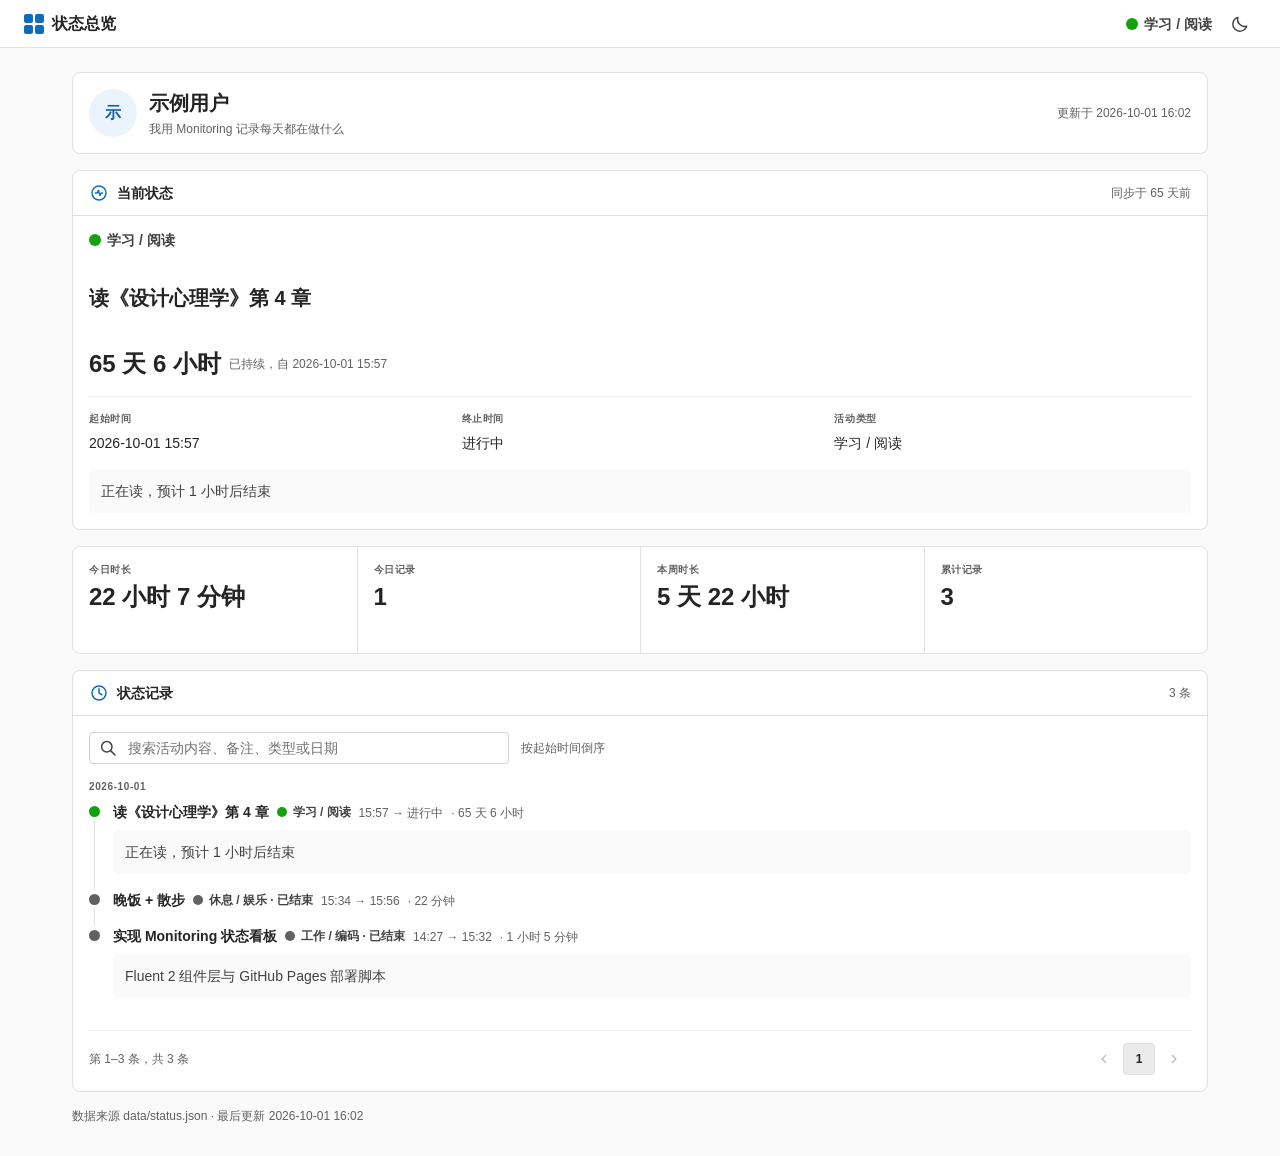
==== commit 66897997: "feat: 展示页与编辑页彻底分离（Pages 只发布只读页）+ 记录搜索/翻页 + 手机端无旁栏 + 数据预取优化切页" ====
--- a/index.html
+++ b/index.html
@@ -6,112 +6,91 @@
 <title>Monitoring · 状态总览</title>
 <meta name="description" content="实时查看当前状态与历史状态记录（活动内容 / 起止时间 / 备注）。">
 <meta name="color-scheme" content="light dark">
-<!-- 首屏前先定主题，避免切换页面时闪白 -->
-<script>try{var t=localStorage.getItem("monitoring:theme");if(t)document.documentElement.dataset.theme=t}catch(e){}</script>
-<link rel="prefetch" href="edit.html">
+<script>try{var t=localStorage.getItem("monitoring:theme");if(t)document.documentElement.dataset.theme=t}catch(e){}
+window.__DATA__=fetch("data/status.json").then(function(r){return r.ok?r.json():null}).catch(function(){return null});</script>
 <link rel="icon" href="data:image/svg+xml,<svg xmlns='http://www.w3.org/2000/svg' viewBox='0 0 32 32'><rect width='32' height='32' rx='6' fill='%230f6cbd'/></svg>">
 <link rel="stylesheet" href="assets/tokens.min.css">
 <link rel="stylesheet" href="assets/app.css">
 </head>
 <body>
+<!-- 只读展示页：无导航栏、无编辑入口，部署到 GitHub Pages 的就是这一份 -->
 <svg xmlns="http://www.w3.org/2000/svg" style="display:none" aria-hidden="true">
-  <symbol id="i-home" viewBox="0 0 20 20"><path d="M3.5 9.2 10 3.6l6.5 5.6V16a1 1 0 0 1-1 1h-11a1 1 0 0 1-1-1z"/><path d="M8 17v-4.2h4V17"/></symbol>
-  <symbol id="i-edit" viewBox="0 0 20 20"><path d="M13.4 3.6l3 3-8.9 8.9-3.8.8.8-3.8z"/><path d="M12 5l3 3"/></symbol>
+  <symbol id="i-pulse" viewBox="0 0 20 20"><circle cx="10" cy="10" r="7"/><path d="M6.4 10h1.8l1.2-2.6 1.6 5 1.2-2.4h1.4"/></symbol>
   <symbol id="i-clock" viewBox="0 0 20 20"><circle cx="10" cy="10" r="7"/><path d="M10 5.8V10l3 1.8"/></symbol>
-  <symbol id="i-pulse" viewBox="0 0 20 20"><circle cx="10" cy="10" r="7"/><path d="M6.4 10h1.8l1.2-2.6 1.6 5 1.2-2.4h1.4"/></symbol>
   <symbol id="i-info" viewBox="0 0 20 20"><circle cx="10" cy="10" r="7"/><path d="M10 9v4.6M10 6.5h.01"/></symbol>
+  <symbol id="i-check" viewBox="0 0 20 20"><circle cx="10" cy="10" r="7"/><path d="M6.8 10.2l2.2 2.2 4.2-4.6"/></symbol>
   <symbol id="i-error" viewBox="0 0 20 20"><circle cx="10" cy="10" r="7"/><path d="M10 6.4v4.4M10 13.4h.01"/></symbol>
-  <symbol id="i-check" viewBox="0 0 20 20"><circle cx="10" cy="10" r="7"/><path d="M6.8 10.2l2.2 2.2 4.2-4.6"/></symbol>
   <symbol id="i-moon" viewBox="0 0 20 20"><path d="M16.6 12.1A7 7 0 0 1 7.9 3.4a7 7 0 1 0 8.7 8.7z"/></symbol>
   <symbol id="i-sun" viewBox="0 0 20 20"><circle cx="10" cy="10" r="3.4"/><path d="M10 2.6v1.6M10 15.8v1.6M17.4 10h-1.6M4.2 10H2.6M15.2 4.8l-1.1 1.1M5.9 14.1l-1.1 1.1M15.2 15.2l-1.1-1.1M5.9 5.9 4.8 4.8"/></symbol>
+  <symbol id="i-search" viewBox="0 0 20 20"><circle cx="8.8" cy="8.8" r="5.2"/><path d="M12.6 12.6 17 17"/></symbol>
+  <symbol id="i-chevron-left" viewBox="0 0 20 20"><path d="M12 5.6 7.6 10 12 14.4"/></symbol>
+  <symbol id="i-chevron-right" viewBox="0 0 20 20"><path d="M8 5.6 12.4 10 8 14.4"/></symbol>
 </svg>
 
-<div class="layout">
-  <nav class="rail" aria-label="主导航">
-    <div class="rail__brand">
+<div class="main">
+  <header class="commandbar">
+    <span class="commandbar__brand">
       <span class="rail__logo" aria-hidden="true"><i></i><i></i><i></i><i></i></span>
-      <span>Monitoring</span>
+      <span class="commandbar__title">状态总览</span>
+    </span>
+    <span class="commandbar__spacer"></span>
+    <span class="presence presence--large presence--offline" id="me-presence"><span class="presence__dot"></span><span data-me-state>加载中</span></span>
+    <button class="btn btn--subtle btn--icon" type="button" data-theme-toggle aria-label="切换主题"></button>
+  </header>
+
+  <main class="content">
+    <div class="stack">
+      <div class="banner" id="local-banner" hidden>
+        <svg class="icon" width="16" height="16" viewBox="0 0 20 20" fill="none" stroke="currentColor" stroke-width="1.5" stroke-linecap="round" stroke-linejoin="round" aria-hidden="true"><use href="#i-info"></use></svg>
+        <span>本机存在未发布的修改，当前显示的是本地版本。</span>
+      </div>
+
+      <section class="card">
+        <div class="identity">
+          <span class="avatar avatar--lg" data-avatar aria-hidden="true">M</span>
+          <div class="stack-xs grow">
+            <h1 class="subtitle1" id="owner-name">Monitoring</h1>
+            <p class="caption1" id="owner-bio"></p>
+          </div>
+          <span class="caption1" id="updated-at"></span>
+        </div>
+      </section>
+
+      <section class="card card--flush" aria-live="polite">
+        <div class="card__head">
+          <svg class="icon" width="20" height="20" viewBox="0 0 20 20" fill="none" stroke="currentColor" stroke-width="1.5" stroke-linecap="round" stroke-linejoin="round" aria-hidden="true"><use href="#i-pulse"></use></svg>
+          <span class="card__title">当前状态</span>
+          <span class="grow"></span>
+          <span class="caption1" id="hero-since"></span>
+        </div>
+        <div class="card__body" data-hero></div>
+      </section>
+
+      <section class="metrics" id="metrics" aria-label="时间统计"></section>
+
+      <section class="card card--flush">
+        <div class="card__head">
+          <svg class="icon" width="20" height="20" viewBox="0 0 20 20" fill="none" stroke="currentColor" stroke-width="1.5" stroke-linecap="round" stroke-linejoin="round" aria-hidden="true"><use href="#i-clock"></use></svg>
+          <span class="card__title">状态记录</span>
+          <span class="grow"></span>
+          <span class="caption1" id="record-count"></span>
+        </div>
+        <div class="card__body">
+          <div class="list-toolbar">
+            <label class="search" for="q">
+              <svg class="icon" width="20" height="20" viewBox="0 0 20 20" fill="none" stroke="currentColor" stroke-width="1.5" stroke-linecap="round" stroke-linejoin="round" aria-hidden="true"><use href="#i-search"></use></svg>
+              <input id="q" type="search" placeholder="搜索活动内容、备注、类型或日期" autocomplete="off">
+            </label>
+            <span class="caption1" id="result-hint"></span>
+          </div>
+          <div id="timeline" aria-live="polite"></div>
+          <div class="pager" id="pager"></div>
+        </div>
+      </section>
+
+      <p class="caption1" id="page-footer"></p>
     </div>
-    <p class="caption2 rail__label">工作区</p>
-    <a class="navitem" href="index.html" aria-current="page">
-      <svg class="icon" width="20" height="20" viewBox="0 0 20 20" fill="none" stroke="currentColor" stroke-width="1.5" stroke-linecap="round" stroke-linejoin="round" aria-hidden="true"><use href="#i-home"></use></svg>
-      <span>总览</span>
-    </a>
-    <a class="navitem" href="edit.html">
-      <svg class="icon" width="20" height="20" viewBox="0 0 20 20" fill="none" stroke="currentColor" stroke-width="1.5" stroke-linecap="round" stroke-linejoin="round" aria-hidden="true"><use href="#i-edit"></use></svg>
-      <span>编辑状态</span>
-    </a>
-    <div class="rail__spacer"></div>
-    <div class="rail__me">
-      <span class="avatar" data-avatar aria-hidden="true">M</span>
-      <div class="stack-xs">
-        <span class="body1Strong" data-me-name>Monitoring</span>
-        <span class="presence presence--offline"><span class="presence__dot"></span><span data-me-state>加载中</span></span>
-      </div>
-    </div>
-  </nav>
-
-  <div class="main">
-    <header class="commandbar">
-      <span class="commandbar__title">状态总览</span>
-      <span class="commandbar__spacer"></span>
-      <div class="commandbar__group">
-        <button class="btn btn--subtle btn--icon" type="button" data-theme-toggle aria-label="切换主题"></button>
-        <a class="btn btn--secondary" href="edit.html">
-          <svg class="icon" width="20" height="20" viewBox="0 0 20 20" fill="none" stroke="currentColor" stroke-width="1.5" stroke-linecap="round" stroke-linejoin="round" aria-hidden="true"><use href="#i-edit"></use></svg>
-          编辑状态
-        </a>
-      </div>
-    </header>
-
-    <main class="content">
-      <div class="stack">
-        <div class="banner" id="local-banner" hidden>
-          <svg class="icon" width="16" height="16" viewBox="0 0 20 20" fill="none" stroke="currentColor" stroke-width="1.5" stroke-linecap="round" stroke-linejoin="round" aria-hidden="true"><use href="#i-info"></use></svg>
-          <span>本机存在未发布的修改，当前显示的是本地版本。</span>
-          <a href="edit.html">去发布</a>
-        </div>
-
-        <section class="card">
-          <div class="identity">
-            <span class="avatar avatar--lg" data-avatar aria-hidden="true">M</span>
-            <div class="stack-xs grow">
-              <h1 class="subtitle1" id="owner-name">Monitoring</h1>
-              <p class="caption1" id="owner-bio"></p>
-            </div>
-            <div class="stack-xs" style="align-items: flex-end">
-              <span class="presence presence--large presence--offline" id="me-presence"><span class="presence__dot"></span><span data-me-state>加载中</span></span>
-              <span class="caption1" id="updated-at"></span>
-            </div>
-          </div>
-        </section>
-
-        <section class="card card--flush" aria-live="polite">
-          <div class="card__head">
-            <svg class="icon" width="20" height="20" viewBox="0 0 20 20" fill="none" stroke="currentColor" stroke-width="1.5" stroke-linecap="round" stroke-linejoin="round" aria-hidden="true"><use href="#i-pulse"></use></svg>
-            <span class="card__title">当前状态</span>
-            <span class="grow"></span>
-            <span class="caption1" id="hero-since"></span>
-          </div>
-          <div class="card__body" data-hero></div>
-        </section>
-
-        <section class="metrics" id="metrics" aria-label="时间统计"></section>
-
-        <section class="card card--flush">
-          <div class="card__head">
-            <svg class="icon" width="20" height="20" viewBox="0 0 20 20" fill="none" stroke="currentColor" stroke-width="1.5" stroke-linecap="round" stroke-linejoin="round" aria-hidden="true"><use href="#i-clock"></use></svg>
-            <span class="card__title">状态记录</span>
-            <span class="grow"></span>
-            <span class="caption1" id="record-count"></span>
-          </div>
-          <div class="card__body" id="timeline"></div>
-        </section>
-
-        <p class="caption1" id="page-footer"></p>
-      </div>
-    </main>
-  </div>
+  </main>
 </div>
 
 <script src="assets/store.js"></script>
--- a/assets/app.css
+++ b/assets/app.css
@@ -169,7 +169,7 @@
 
 .avatar--lg { width: 48px; height: 48px; font-size: var(--fontSizeBase400); }
 
-.main { display: flex; flex-direction: column; min-width: 0; }
+.main { display: flex; flex-direction: column; min-width: 0; min-height: 100vh; }
 
 /* 命令栏 */
 .commandbar {
@@ -186,6 +186,8 @@
 }
 
 .commandbar__title { font-size: var(--fontSizeBase400); font-weight: 600; }
+.commandbar__brand { display: flex; align-items: center; gap: var(--spacingHorizontalS); }
+.commandbar__nav { display: none; align-items: center; gap: var(--spacingHorizontalXXS); }
 .commandbar__spacer { flex: 1; }
 .commandbar__group { display: flex; align-items: center; gap: var(--spacingHorizontalXS); }
 
@@ -729,13 +731,94 @@
 .preview-frame__dot { width: 8px; height: 8px; border-radius: var(--borderRadiusCircular); background: var(--colorNeutralStroke1); }
 .preview-frame__body { padding: var(--spacingHorizontalL); background: var(--colorNeutralBackground1); }
 
+/* ---------- 搜索框 / 翻页器 ---------- */
+.list-toolbar {
+  display: flex;
+  align-items: center;
+  gap: var(--spacingHorizontalM);
+  flex-wrap: wrap;
+  margin-bottom: var(--spacingVerticalL);
+}
+
+.list-toolbar--card { margin: 0; padding: var(--spacingHorizontalL) var(--spacingHorizontalL) 0; }
+
+.search {
+  display: flex;
+  align-items: center;
+  gap: var(--spacingHorizontalS);
+  flex: 1 1 240px;
+  max-width: 420px;
+  height: 32px;
+  padding: 0 var(--spacingHorizontalS);
+  background: var(--colorNeutralBackground1);
+  border: 1px solid var(--colorNeutralStroke1);
+  border-bottom-color: var(--colorNeutralStrokeAccessible);
+  border-radius: var(--borderRadiusMedium);
+  transition: border-color var(--durationFaster) var(--curveEasyEase);
+}
+
+.search:focus-within { border-bottom: 2px solid var(--colorBrandStroke1); padding-bottom: 1px; }
+.search svg { color: var(--colorNeutralForeground2); }
+
+.search input {
+  flex: 1;
+  min-width: 0;
+  border: none;
+  outline: none;
+  background: transparent;
+  font-family: inherit;
+  font-size: var(--fontSizeBase300);
+  color: var(--colorNeutralForeground1);
+}
+
+.search input::placeholder { color: var(--colorNeutralForeground4); }
+.search input::-webkit-search-cancel-button { display: none; }
+
+.pager {
+  display: flex;
+  align-items: center;
+  justify-content: space-between;
+  gap: var(--spacingHorizontalM);
+  flex-wrap: wrap;
+  margin-top: var(--spacingVerticalL);
+  padding-top: var(--spacingVerticalM);
+  border-top: 1px solid var(--colorNeutralStroke3);
+}
+
+.pager--card { margin: 0; padding: 0 var(--spacingHorizontalL) var(--spacingVerticalM); border-top: 0; }
+.pager__pages { display: flex; align-items: center; gap: var(--spacingHorizontalXXS); }
+.pager__ellipsis { padding: 0 var(--spacingHorizontalXS); color: var(--colorNeutralForeground3); }
+
+.pagebtn {
+  display: inline-flex;
+  align-items: center;
+  justify-content: center;
+  min-width: 32px;
+  height: 32px;
+  padding: 0 var(--spacingHorizontalS);
+  border: 1px solid transparent;
+  border-radius: var(--borderRadiusMedium);
+  background: transparent;
+  color: var(--colorNeutralForeground2);
+  font-family: inherit;
+  font-size: var(--fontSizeBase200);
+  font-weight: 600;
+  font-variant-numeric: tabular-nums;
+  cursor: pointer;
+  transition: background var(--durationFaster) var(--curveEasyEase), color var(--durationFaster) var(--curveEasyEase);
+}
+
+.pagebtn:hover:not(:disabled) { background: var(--colorNeutralBackground1Hover); color: var(--colorNeutralForeground1); }
+.pagebtn[aria-current="page"] { background: var(--colorNeutralBackground1Selected); border-color: var(--colorNeutralStroke2); color: var(--colorNeutralForeground1); }
+.pagebtn:disabled { color: var(--colorNeutralForegroundDisabled); cursor: not-allowed; }
+
 /* ---------- 页面切换：跨文档视图过渡，导航栏保持不动 ---------- */
 @view-transition { navigation: auto; }
 
 .rail { view-transition-name: rail; }
 
-::view-transition-old(root) { animation: vt-out var(--durationFast) var(--curveAccelerateMid) both; }
-::view-transition-new(root) { animation: vt-in var(--durationNormal) var(--curveDecelerateMid) both; }
+::view-transition-old(root) { animation: vt-out var(--durationFaster) var(--curveEasyEase) both; }
+::view-transition-new(root) { animation: vt-in var(--durationFast) var(--curveEasyEase) both; }
 /* 导航栏在两个页面间保持原位，不参与淡入淡出 */
 ::view-transition-old(rail),
 ::view-transition-new(rail) { animation: none; }
@@ -749,17 +832,10 @@
 }
 
 @media (max-width: 900px) {
-  .layout { grid-template-columns: 48px minmax(0, 1fr); }
-  .rail { align-items: center; padding: var(--spacingVerticalS) var(--spacingHorizontalXS); }
-  .rail__brand { padding: 0; justify-content: center; }
-  .rail__brand span,
-  .navitem span,
-  .rail__label,
-  .rail__me .stack-xs { display: none; }
-  .navitem { justify-content: center; padding: 0; width: 40px; }
-  .navitem[aria-current="page"]::before { left: -2px; }
-  .rail__me { padding: var(--spacingVerticalS) 0; }
-  .commandbar { padding: 0 var(--spacingHorizontalM); }
+  /* 手机端不要侧边栏：导航收进命令栏 */
+  .layout { grid-template-columns: minmax(0, 1fr); }
+  .rail { display: none; }
+  .commandbar__nav { display: flex; }
   .content { padding: var(--spacingHorizontalL) var(--spacingHorizontalL) var(--spacingVerticalXXL); }
   .metrics { grid-template-columns: repeat(2, minmax(0, 1fr)); }
   .metric:nth-child(3) { border-left: 0; border-top: 1px solid var(--colorNeutralStroke2); }
